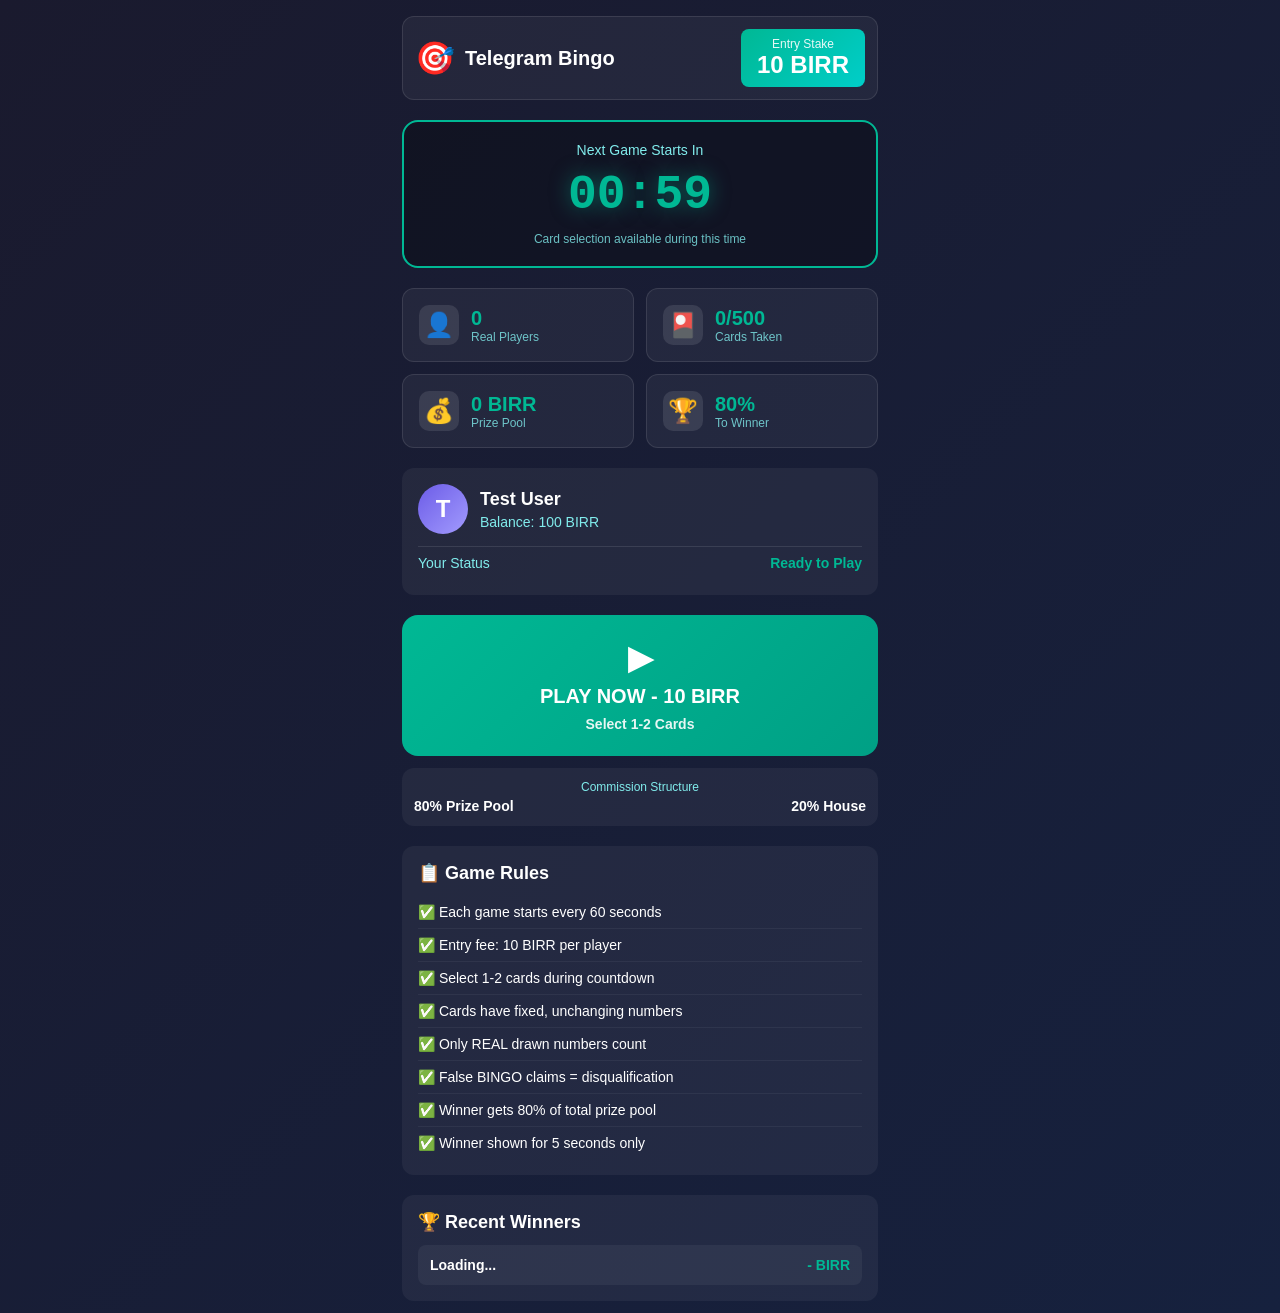
==== index.html @ dc998b2a "Add files via upload" ====
<!DOCTYPE html>
<html lang="en">
<head>
    <meta charset="UTF-8">
    <meta name="viewport" content="width=device-width, initial-scale=1.0, maximum-scale=1.0, user-scalable=no">
    <title>Telegram Bingo - 10 BIRR Stake</title>
    <link rel="stylesheet" href="css/style.css">
    <link rel="stylesheet" href="css/mobile.css">
    <link rel="stylesheet" href="css/animations.css">
    <script src="https://telegram.org/js/telegram-web-app.js"></script>
</head>
<body class="lobby-page">
    <div class="lobby-container">
        <!-- Game Header -->
        <div class="game-header">
            <div class="logo">
                <div class="logo-icon">🎯</div>
                <h1>Telegram Bingo</h1>
            </div>
            <div class="stake-display">
                <div class="stake-label">Entry Stake</div>
                <div class="stake-amount">10 BIRR</div>
            </div>
        </div>

        <!-- Game Timer -->
        <div class="game-timer-section">
            <div class="timer-label">Next Game Starts In</div>
            <div class="timer-display" id="gameTimer">01:00</div>
            <div class="timer-subtext">Card selection available during this time</div>
        </div>

        <!-- Real-Time Stats -->
        <div class="stats-grid">
            <div class="stat-card">
                <div class="stat-icon">👤</div>
                <div class="stat-content">
                    <div class="stat-value" id="realPlayers">0</div>
                    <div class="stat-label">Real Players</div>
                </div>
            </div>
            <div class="stat-card">
                <div class="stat-icon">🎴</div>
                <div class="stat-content">
                    <div class="stat-value" id="cardsTaken">0/500</div>
                    <div class="stat-label">Cards Taken</div>
                </div>
            </div>
            <div class="stat-card">
                <div class="stat-icon">💰</div>
                <div class="stat-content">
                    <div class="stat-value" id="prizePool">0 BIRR</div>
                    <div class="stat-label">Prize Pool</div>
                </div>
            </div>
            <div class="stat-card">
                <div class="stat-icon">🏆</div>
                <div class="stat-content">
                    <div class="stat-value">80%</div>
                    <div class="stat-label">To Winner</div>
                </div>
            </div>
        </div>

        <!-- Player Info -->
        <div class="player-section">
            <div class="player-card">
                <div class="player-avatar" id="playerAvatar">T</div>
                <div class="player-info">
                    <div class="player-name" id="playerName">Telegram User</div>
                    <div class="player-balance">Balance: <span id="playerBalance">100</span> BIRR</div>
                </div>
            </div>
            <div class="player-status">
                <div class="status-label">Your Status</div>
                <div class="status-value" id="playerStatus">Ready to Play</div>
            </div>
        </div>

        <!-- Main Action Button -->
        <div class="action-section">
            <button class="play-button" id="playButton">
                <span class="play-icon">▶</span>
                <span class="play-text">PLAY NOW - 10 BIRR</span>
                <span class="play-subtext">Select 1-2 Cards</span>
            </button>
            
            <div class="commission-notice">
                <div class="commission-label">Commission Structure</div>
                <div class="commission-breakdown">
                    <span>80% Prize Pool</span>
                    <span>20% House</span>
                </div>
            </div>
        </div>

        <!-- Game Rules -->
        <div class="rules-section">
            <h3>📋 Game Rules</h3>
            <ul class="rules-list">
                <li>✅ Each game starts every 60 seconds</li>
                <li>✅ Entry fee: 10 BIRR per player</li>
                <li>✅ Select 1-2 cards during countdown</li>
                <li>✅ Cards have fixed, unchanging numbers</li>
                <li>✅ Only REAL drawn numbers count</li>
                <li>✅ False BINGO claims = disqualification</li>
                <li>✅ Winner gets 80% of total prize pool</li>
                <li>✅ Winner shown for 5 seconds only</li>
            </ul>
        </div>

        <!-- Recent Winners -->
        <div class="winners-section">
            <h3>🏆 Recent Winners</h3>
            <div class="winners-list" id="winnersList">
                <div class="winner-item">
                    <span class="winner-name">Loading...</span>
                    <span class="winner-prize">- BIRR</span>
                </div>
            </div>
        </div>
    </div>

    <!-- Scripts -->
    <script src="js/telegram.js"></script>
    <script src="js/app.js"></script>
    <script src="js/game-logic.js"></script>
</body>
</html>
---- css/style.css ----
/* Reset & Base */
* {
    margin: 0;
    padding: 0;
    box-sizing: border-box;
    -webkit-tap-highlight-color: transparent;
}

body {
    font-family: -apple-system, BlinkMacSystemFont, 'Segoe UI', Roboto, Oxygen, Ubuntu, sans-serif;
    background: linear-gradient(135deg, #1a1a2e 0%, #16213e 100%);
    color: #fff;
    min-height: 100vh;
    overflow-x: hidden;
}

/* Lobby Page */
.lobby-page {
    padding: 16px;
    max-width: 500px;
    margin: 0 auto;
}

.lobby-container {
    display: flex;
    flex-direction: column;
    gap: 20px;
}

.game-header {
    display: flex;
    justify-content: space-between;
    align-items: center;
    padding: 12px;
    background: rgba(255, 255, 255, 0.05);
    border-radius: 12px;
    border: 1px solid rgba(255, 255, 255, 0.1);
}

.logo {
    display: flex;
    align-items: center;
    gap: 10px;
}

.logo-icon {
    font-size: 32px;
}

h1 {
    font-size: 20px;
    font-weight: 700;
}

.stake-display {
    text-align: center;
    padding: 8px 16px;
    background: linear-gradient(135deg, #00b894, #00cec9);
    border-radius: 8px;
}

.stake-label {
    font-size: 12px;
    opacity: 0.9;
}

.stake-amount {
    font-size: 24px;
    font-weight: 700;
}

/* Timer Section */
.game-timer-section {
    text-align: center;
    padding: 20px;
    background: rgba(0, 0, 0, 0.3);
    border-radius: 16px;
    border: 2px solid #00b894;
}

.timer-label {
    font-size: 14px;
    color: #81ecec;
    margin-bottom: 8px;
}

.timer-display {
    font-size: 48px;
    font-weight: 700;
    font-family: 'Courier New', monospace;
    color: #00b894;
    text-shadow: 0 0 20px rgba(0, 184, 148, 0.5);
    margin: 10px 0;
}

.timer-subtext {
    font-size: 12px;
    color: #81ecec;
    opacity: 0.8;
}

/* Stats Grid */
.stats-grid {
    display: grid;
    grid-template-columns: repeat(2, 1fr);
    gap: 12px;
}

.stat-card {
    background: rgba(255, 255, 255, 0.05);
    border-radius: 12px;
    padding: 16px;
    display: flex;
    align-items: center;
    gap: 12px;
    border: 1px solid rgba(255, 255, 255, 0.1);
}

.stat-icon {
    font-size: 24px;
    width: 40px;
    height: 40px;
    background: rgba(255, 255, 255, 0.1);
    border-radius: 10px;
    display: flex;
    align-items: center;
    justify-content: center;
}

.stat-content {
    flex: 1;
}

.stat-value {
    font-size: 20px;
    font-weight: 700;
    color: #00b894;
}

.stat-label {
    font-size: 12px;
    color: #81ecec;
    opacity: 0.8;
}

/* Player Section */
.player-section {
    background: rgba(255, 255, 255, 0.05);
    border-radius: 12px;
    padding: 16px;
}

.player-card {
    display: flex;
    align-items: center;
    gap: 12px;
    margin-bottom: 12px;
}

.player-avatar {
    width: 50px;
    height: 50px;
    background: linear-gradient(135deg, #6c5ce7, #a29bfe);
    border-radius: 25px;
    display: flex;
    align-items: center;
    justify-content: center;
    font-size: 24px;
    font-weight: 700;
}

.player-info {
    flex: 1;
}

.player-name {
    font-size: 18px;
    font-weight: 600;
    margin-bottom: 4px;
}

.player-balance {
    font-size: 14px;
    color: #81ecec;
}

.player-status {
    display: flex;
    justify-content: space-between;
    padding: 8px 0;
    border-top: 1px solid rgba(255, 255, 255, 0.1);
}

.status-label {
    font-size: 14px;
    color: #81ecec;
}

.status-value {
    font-size: 14px;
    font-weight: 600;
    color: #00b894;
}

/* Action Section */
.action-section {
    text-align: center;
}

.play-button {
    width: 100%;
    padding: 24px 16px;
    background: linear-gradient(135deg, #00b894, #00a085);
    border: none;
    border-radius: 16px;
    color: white;
    font-size: 20px;
    font-weight: 700;
    display: flex;
    flex-direction: column;
    align-items: center;
    gap: 8px;
    cursor: pointer;
    transition: transform 0.2s, box-shadow 0.2s;
    margin-bottom: 12px;
}

.play-button:active {
    transform: scale(0.98);
}

.play-icon {
    font-size: 32px;
}

.play-subtext {
    font-size: 14px;
    opacity: 0.9;
}

.commission-notice {
    background: rgba(255, 255, 255, 0.05);
    border-radius: 12px;
    padding: 12px;
    font-size: 12px;
}

.commission-label {
    color: #81ecec;
    margin-bottom: 4px;
}

.commission-breakdown {
    display: flex;
    justify-content: space-between;
    font-size: 14px;
    font-weight: 600;
}

/* Rules & Winners Sections */
.rules-section, .winners-section {
    background: rgba(255, 255, 255, 0.05);
    border-radius: 12px;
    padding: 16px;
}

h3 {
    font-size: 18px;
    margin-bottom: 12px;
    display: flex;
    align-items: center;
    gap: 8px;
}

.rules-list {
    list-style: none;
}

.rules-list li {
    font-size: 14px;
    padding: 8px 0;
    border-bottom: 1px solid rgba(255, 255, 255, 0.05);
    display: flex;
    align-items: center;
    gap: 8px;
}

.rules-list li:last-child {
    border-bottom: none;
}

.winners-list {
    display: flex;
    flex-direction: column;
    gap: 8px;
}

.winner-item {
    display: flex;
    justify-content: space-between;
    padding: 12px;
    background: rgba(255, 255, 255, 0.05);
    border-radius: 8px;
    font-size: 14px;
}

.winner-name {
    font-weight: 600;
}

.winner-prize {
    color: #00b894;
    font-weight: 700;
}
---- css/mobile.css ----
/* Mobile-specific optimizations */
@media (max-width: 480px) {
    body {
        font-size: 14px;
    }
    
    .lobby-page {
        padding: 12px;
    }
    
    h1 {
        font-size: 18px;
    }
    
    .timer-display {
        font-size: 36px;
    }
    
    .stat-card {
        padding: 12px;
    }
    
    .stat-value {
        font-size: 18px;
    }
    
    .play-button {
        padding: 20px 12px;
        font-size: 18px;
    }
    
    .player-avatar {
        width: 45px;
        height: 45px;
        font-size: 20px;
    }
    
    .player-name {
        font-size: 16px;
    }
    
    .rules-list li {
        font-size: 13px;
        padding: 6px 0;
    }
    
    .winner-item {
        font-size: 13px;
        padding: 10px;
    }
}

/* Prevent zoom on input */
input, select, textarea {
    font-size: 16px !important;
}

/* Better touch targets */
button, 
[role="button"] {
    min-height: 44px;
    min-width: 44px;
}

/* Hide scrollbar but keep functionality */
.scrollable {
    -webkit-overflow-scrolling: touch;
    scrollbar-width: none;
}

.scrollable::-webkit-scrollbar {
    display: none;
}

/* Safe area insets for notched phones */
@supports (padding: max(0px)) {
    .lobby-page {
        padding-left: max(12px, env(safe-area-inset-left));
        padding-right: max(12px, env(safe-area-inset-right));
        padding-bottom: max(12px, env(safe-area-inset-bottom));
    }
}
---- css/animations.css ----
/* Animations */
@keyframes fadeIn {
    from { opacity: 0; transform: translateY(20px); }
    to { opacity: 1; transform: translateY(0); }
}

@keyframes slideIn {
    from { transform: translateX(-100%); }
    to { transform: translateX(0); }
}

@keyframes pulse {
    0%, 100% { transform: scale(1); }
    50% { transform: scale(1.05); }
}

@keyframes shake {
    0%, 100% { transform: translateX(0); }
    25% { transform: translateX(-5px); }
    75% { transform: translateX(5px); }
}

@keyframes blink {
    0%, 100% { opacity: 1; }
    50% { opacity: 0.5; }
}

@keyframes confettiFall {
    0% { transform: translateY(-100px) rotate(0deg); opacity: 1; }
    100% { transform: translateY(100vh) rotate(360deg); opacity: 0; }
}

/* Animation Classes */
.animate-fade-in {
    animation: fadeIn 0.5s ease-out;
}

.animate-slide-in {
    animation: slideIn 0.3s ease-out;
}

.animate-pulse {
    animation: pulse 2s infinite;
}

.animate-shake {
    animation: shake 0.5s ease-in-out;
}

.animate-blink {
    animation: blink 1s infinite;
}

/* Page Transitions */
.page-transition-enter {
    opacity: 0;
    transform: translateY(20px);
}

.page-transition-enter-active {
    opacity: 1;
    transform: translateY(0);
    transition: opacity 300ms, transform 300ms;
}

.page-transition-exit {
    opacity: 1;
}

.page-transition-exit-active {
    opacity: 0;
    transform: translateY(-20px);
    transition: opacity 300ms, transform 300ms;
}
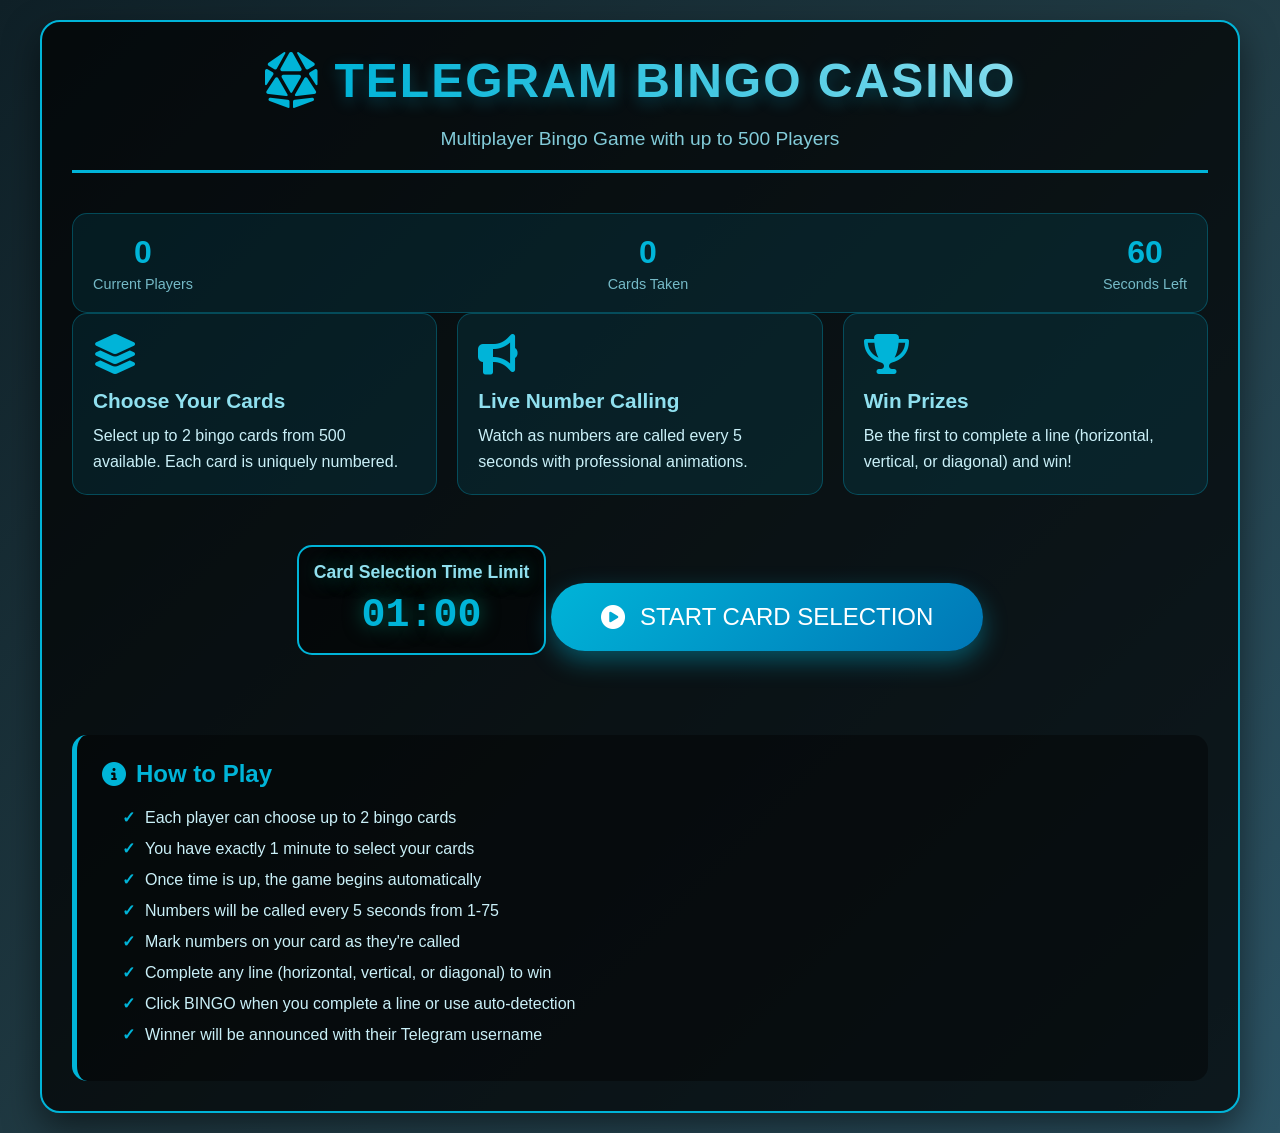
==== commit f5e8fe79: "Add files via upload" ====
--- a/index.html
+++ b/index.html
@@ -2,128 +2,445 @@
 <html lang="en">
 <head>
     <meta charset="UTF-8">
-    <meta name="viewport" content="width=device-width, initial-scale=1.0, maximum-scale=1.0, user-scalable=no">
-    <title>Telegram Bingo - 10 BIRR Stake</title>
+    <meta name="viewport" content="width=device-width, initial-scale=1.0">
+    <title>Telegram Bingo Casino</title>
+    <link rel="stylesheet" href="https://cdnjs.cloudflare.com/ajax/libs/font-awesome/6.4.0/css/all.min.css">
     <link rel="stylesheet" href="css/style.css">
-    <link rel="stylesheet" href="css/mobile.css">
     <link rel="stylesheet" href="css/animations.css">
     <script src="https://telegram.org/js/telegram-web-app.js"></script>
+    <style>
+        * {
+            margin: 0;
+            padding: 0;
+            box-sizing: border-box;
+            font-family: 'Segoe UI', Tahoma, Geneva, Verdana, sans-serif;
+        }
+
+        body {
+            background: linear-gradient(135deg, #0f2027 0%, #203a43 50%, #2c5364 100%);
+            color: #fff;
+            min-height: 100vh;
+            display: flex;
+            flex-direction: column;
+            align-items: center;
+            justify-content: center;
+            padding: 20px;
+        }
+
+        .app-container {
+            max-width: 1200px;
+            width: 100%;
+            background: rgba(0, 0, 0, 0.7);
+            border-radius: 20px;
+            padding: 30px;
+            box-shadow: 0 15px 35px rgba(0, 0, 0, 0.5);
+            border: 2px solid #00b4d8;
+            animation: fadeIn 1s ease-out;
+        }
+
+        .header {
+            text-align: center;
+            margin-bottom: 40px;
+            padding-bottom: 20px;
+            border-bottom: 3px solid #00b4d8;
+        }
+
+        .logo {
+            display: flex;
+            align-items: center;
+            justify-content: center;
+            gap: 15px;
+            margin-bottom: 20px;
+        }
+
+        .logo-icon {
+            font-size: 3.5rem;
+            color: #00b4d8;
+            animation: pulse 2s infinite;
+        }
+
+        h1 {
+            font-size: 3rem;
+            background: linear-gradient(90deg, #00b4d8, #90e0ef);
+            -webkit-background-clip: text;
+            background-clip: text;
+            color: transparent;
+            text-shadow: 0 5px 15px rgba(0, 180, 216, 0.3);
+            letter-spacing: 2px;
+        }
+
+        .subtitle {
+            font-size: 1.2rem;
+            color: #90e0ef;
+            margin-top: 10px;
+            opacity: 0.9;
+        }
+
+        .game-info {
+            display: grid;
+            grid-template-columns: repeat(auto-fit, minmax(250px, 1fr));
+            gap: 20px;
+            margin-bottom: 40px;
+        }
+
+        .info-card {
+            background: rgba(0, 180, 216, 0.1);
+            border-radius: 15px;
+            padding: 20px;
+            border: 1px solid rgba(0, 180, 216, 0.3);
+            transition: transform 0.3s ease;
+        }
+
+        .info-card:hover {
+            transform: translateY(-5px);
+            border-color: #00b4d8;
+        }
+
+        .info-card i {
+            font-size: 2.5rem;
+            color: #00b4d8;
+            margin-bottom: 15px;
+        }
+
+        .info-card h3 {
+            color: #90e0ef;
+            margin-bottom: 10px;
+            font-size: 1.3rem;
+        }
+
+        .info-card p {
+            color: #caf0f8;
+            line-height: 1.6;
+        }
+
+        .start-section {
+            text-align: center;
+            margin-top: 40px;
+        }
+
+        .timer-display {
+            background: rgba(0, 0, 0, 0.5);
+            border-radius: 15px;
+            padding: 15px;
+            margin-bottom: 30px;
+            display: inline-block;
+            border: 2px solid #00b4d8;
+        }
+
+        .timer-label {
+            color: #90e0ef;
+            font-size: 1.1rem;
+            margin-bottom: 10px;
+        }
+
+        .timer {
+            font-size: 2.5rem;
+            font-weight: bold;
+            color: #00b4d8;
+            font-family: 'Courier New', monospace;
+        }
+
+        .btn-start {
+            background: linear-gradient(135deg, #00b4d8, #0077b6);
+            color: white;
+            border: none;
+            padding: 20px 50px;
+            font-size: 1.5rem;
+            border-radius: 50px;
+            cursor: pointer;
+            transition: all 0.3s ease;
+            display: inline-flex;
+            align-items: center;
+            gap: 15px;
+            box-shadow: 0 10px 25px rgba(0, 180, 216, 0.4);
+            animation: bounce 2s infinite;
+        }
+
+        .btn-start:hover {
+            transform: scale(1.05);
+            box-shadow: 0 15px 30px rgba(0, 180, 216, 0.6);
+            background: linear-gradient(135deg, #0096c7, #005f8a);
+        }
+
+        .rules {
+            margin-top: 50px;
+            background: rgba(0, 0, 0, 0.4);
+            border-radius: 15px;
+            padding: 25px;
+            border-left: 5px solid #00b4d8;
+        }
+
+        .rules h2 {
+            color: #00b4d8;
+            margin-bottom: 20px;
+            display: flex;
+            align-items: center;
+            gap: 10px;
+        }
+
+        .rules ul {
+            list-style: none;
+            padding-left: 20px;
+        }
+
+        .rules li {
+            margin-bottom: 12px;
+            color: #caf0f8;
+            display: flex;
+            align-items: center;
+            gap: 10px;
+        }
+
+        .rules li:before {
+            content: "✓";
+            color: #00b4d8;
+            font-weight: bold;
+        }
+
+        .player-stats {
+            display: flex;
+            justify-content: space-between;
+            background: rgba(0, 180, 216, 0.1);
+            border-radius: 15px;
+            padding: 20px;
+            margin-top: 30px;
+            border: 1px solid rgba(0, 180, 216, 0.3);
+        }
+
+        .stat {
+            text-align: center;
+        }
+
+        .stat-value {
+            font-size: 2rem;
+            color: #00b4d8;
+            font-weight: bold;
+        }
+
+        .stat-label {
+            color: #90e0ef;
+            font-size: 0.9rem;
+            margin-top: 5px;
+        }
+
+        @keyframes fadeIn {
+            from { opacity: 0; transform: translateY(20px); }
+            to { opacity: 1; transform: translateY(0); }
+        }
+
+        @keyframes pulse {
+            0%, 100% { transform: scale(1); }
+            50% { transform: scale(1.1); }
+        }
+
+        @keyframes bounce {
+            0%, 100% { transform: translateY(0); }
+            50% { transform: translateY(-10px); }
+        }
+
+        @media (max-width: 768px) {
+            .app-container {
+                padding: 20px;
+            }
+            
+            h1 {
+                font-size: 2.2rem;
+            }
+            
+            .game-info {
+                grid-template-columns: 1fr;
+            }
+            
+            .btn-start {
+                padding: 15px 30px;
+                font-size: 1.2rem;
+            }
+        }
+    </style>
 </head>
-<body class="lobby-page">
-    <div class="lobby-container">
-        <!-- Game Header -->
-        <div class="game-header">
+<body>
+    <div class="app-container">
+        <div class="header">
             <div class="logo">
-                <div class="logo-icon">🎯</div>
-                <h1>Telegram Bingo</h1>
-            </div>
-            <div class="stake-display">
-                <div class="stake-label">Entry Stake</div>
-                <div class="stake-amount">10 BIRR</div>
-            </div>
+                <i class="fas fa-dice-d20 logo-icon"></i>
+                <h1>TELEGRAM BINGO CASINO</h1>
+            </div>
+            <p class="subtitle">Multiplayer Bingo Game with up to 500 Players</p>
         </div>
 
-        <!-- Game Timer -->
-        <div class="game-timer-section">
-            <div class="timer-label">Next Game Starts In</div>
-            <div class="timer-display" id="gameTimer">01:00</div>
-            <div class="timer-subtext">Card selection available during this time</div>
+        <div class="player-stats">
+            <div class="stat">
+                <div class="stat-value" id="currentPlayers">0</div>
+                <div class="stat-label">Current Players</div>
+            </div>
+            <div class="stat">
+                <div class="stat-value" id="cardsTaken">0</div>
+                <div class="stat-label">Cards Taken</div>
+            </div>
+            <div class="stat">
+                <div class="stat-value" id="timeLeft">60</div>
+                <div class="stat-label">Seconds Left</div>
+            </div>
         </div>
 
-        <!-- Real-Time Stats -->
-        <div class="stats-grid">
-            <div class="stat-card">
-                <div class="stat-icon">👤</div>
-                <div class="stat-content">
-                    <div class="stat-value" id="realPlayers">0</div>
-                    <div class="stat-label">Real Players</div>
-                </div>
-            </div>
-            <div class="stat-card">
-                <div class="stat-icon">🎴</div>
-                <div class="stat-content">
-                    <div class="stat-value" id="cardsTaken">0/500</div>
-                    <div class="stat-label">Cards Taken</div>
-                </div>
-            </div>
-            <div class="stat-card">
-                <div class="stat-icon">💰</div>
-                <div class="stat-content">
-                    <div class="stat-value" id="prizePool">0 BIRR</div>
-                    <div class="stat-label">Prize Pool</div>
-                </div>
-            </div>
-            <div class="stat-card">
-                <div class="stat-icon">🏆</div>
-                <div class="stat-content">
-                    <div class="stat-value">80%</div>
-                    <div class="stat-label">To Winner</div>
-                </div>
+        <div class="game-info">
+            <div class="info-card">
+                <i class="fas fa-layer-group"></i>
+                <h3>Choose Your Cards</h3>
+                <p>Select up to 2 bingo cards from 500 available. Each card is uniquely numbered.</p>
+            </div>
+            <div class="info-card">
+                <i class="fas fa-bullhorn"></i>
+                <h3>Live Number Calling</h3>
+                <p>Watch as numbers are called every 5 seconds with professional animations.</p>
+            </div>
+            <div class="info-card">
+                <i class="fas fa-trophy"></i>
+                <h3>Win Prizes</h3>
+                <p>Be the first to complete a line (horizontal, vertical, or diagonal) and win!</p>
             </div>
         </div>
 
-        <!-- Player Info -->
-        <div class="player-section">
-            <div class="player-card">
-                <div class="player-avatar" id="playerAvatar">T</div>
-                <div class="player-info">
-                    <div class="player-name" id="playerName">Telegram User</div>
-                    <div class="player-balance">Balance: <span id="playerBalance">100</span> BIRR</div>
-                </div>
-            </div>
-            <div class="player-status">
-                <div class="status-label">Your Status</div>
-                <div class="status-value" id="playerStatus">Ready to Play</div>
-            </div>
+        <div class="start-section">
+            <div class="timer-display">
+                <div class="timer-label">Card Selection Time Limit</div>
+                <div class="timer" id="mainTimer">01:00</div>
+            </div>
+            
+            <button class="btn-start" id="startGameBtn">
+                <i class="fas fa-play-circle"></i>
+                START CARD SELECTION
+            </button>
         </div>
 
-        <!-- Main Action Button -->
-        <div class="action-section">
-            <button class="play-button" id="playButton">
-                <span class="play-icon">▶</span>
-                <span class="play-text">PLAY NOW - 10 BIRR</span>
-                <span class="play-subtext">Select 1-2 Cards</span>
-            </button>
-            
-            <div class="commission-notice">
-                <div class="commission-label">Commission Structure</div>
-                <div class="commission-breakdown">
-                    <span>80% Prize Pool</span>
-                    <span>20% House</span>
-                </div>
-            </div>
-        </div>
-
-        <!-- Game Rules -->
-        <div class="rules-section">
-            <h3>📋 Game Rules</h3>
-            <ul class="rules-list">
-                <li>✅ Each game starts every 60 seconds</li>
-                <li>✅ Entry fee: 10 BIRR per player</li>
-                <li>✅ Select 1-2 cards during countdown</li>
-                <li>✅ Cards have fixed, unchanging numbers</li>
-                <li>✅ Only REAL drawn numbers count</li>
-                <li>✅ False BINGO claims = disqualification</li>
-                <li>✅ Winner gets 80% of total prize pool</li>
-                <li>✅ Winner shown for 5 seconds only</li>
+        <div class="rules">
+            <h2><i class="fas fa-info-circle"></i> How to Play</h2>
+            <ul>
+                <li>Each player can choose up to 2 bingo cards</li>
+                <li>You have exactly 1 minute to select your cards</li>
+                <li>Once time is up, the game begins automatically</li>
+                <li>Numbers will be called every 5 seconds from 1-75</li>
+                <li>Mark numbers on your card as they're called</li>
+                <li>Complete any line (horizontal, vertical, or diagonal) to win</li>
+                <li>Click BINGO when you complete a line or use auto-detection</li>
+                <li>Winner will be announced with their Telegram username</li>
             </ul>
         </div>
-
-        <!-- Recent Winners -->
-        <div class="winners-section">
-            <h3>🏆 Recent Winners</h3>
-            <div class="winners-list" id="winnersList">
-                <div class="winner-item">
-                    <span class="winner-name">Loading...</span>
-                    <span class="winner-prize">- BIRR</span>
-                </div>
-            </div>
-        </div>
     </div>
 
-    <!-- Scripts -->
-    <script src="js/telegram.js"></script>
-    <script src="js/app.js"></script>
-    <script src="js/game-logic.js"></script>
+    <script>
+        // Telegram Web App initialization
+        const tg = window.Telegram.WebApp;
+        
+        // Initialize Telegram Web App
+        tg.expand();
+        tg.enableClosingConfirmation();
+        
+        // Game state
+        const gameState = {
+            currentPlayers: 0,
+            cardsTaken: 0,
+            totalCards: 500,
+            selectionTime: 60, // 1 minute in seconds
+            timerInterval: null,
+            isSelectionActive: false
+        };
+
+        // DOM elements
+        const currentPlayersEl = document.getElementById('currentPlayers');
+        const cardsTakenEl = document.getElementById('cardsTaken');
+        const timeLeftEl = document.getElementById('timeLeft');
+        const mainTimerEl = document.getElementById('mainTimer');
+        const startGameBtn = document.getElementById('startGameBtn');
+
+        // Initialize with random player count (simulating live data)
+        function initializeGame() {
+            // Simulate random player count between 50-200
+            gameState.currentPlayers = Math.floor(Math.random() * 150) + 50;
+            currentPlayersEl.textContent = gameState.currentPlayers;
+            
+            // Simulate some cards already taken
+            gameState.cardsTaken = Math.floor(Math.random() * 100);
+            cardsTakenEl.textContent = gameState.cardsTaken;
+            
+            // Update timer display
+            updateTimerDisplay();
+        }
+
+        // Update timer display
+        function updateTimerDisplay() {
+            const minutes = Math.floor(gameState.selectionTime / 60);
+            const seconds = gameState.selectionTime % 60;
+            mainTimerEl.textContent = `${minutes.toString().padStart(2, '0')}:${seconds.toString().padStart(2, '0')}`;
+            timeLeftEl.textContent = gameState.selectionTime;
+        }
+
+        // Start the selection timer
+        function startSelectionTimer() {
+            if (gameState.timerInterval) {
+                clearInterval(gameState.timerInterval);
+            }
+            
+            gameState.isSelectionActive = true;
+            gameState.selectionTime = 60;
+            updateTimerDisplay();
+            
+            gameState.timerInterval = setInterval(() => {
+                gameState.selectionTime--;
+                updateTimerDisplay();
+                
+                if (gameState.selectionTime <= 0) {
+                    clearInterval(gameState.timerInterval);
+                    startGame();
+                }
+            }, 1000);
+        }
+
+        // Start the game (redirect to card selection)
+        function startGame() {
+            // Show loading animation
+            startGameBtn.innerHTML = '<i class="fas fa-spinner fa-spin"></i> LOADING...';
+            startGameBtn.disabled = true;
+            
+            // Simulate loading delay
+            setTimeout(() => {
+                // Redirect to card selection page
+                window.location.href = 'choose-cards.html';
+            }, 1500);
+        }
+
+        // Event listeners
+        startGameBtn.addEventListener('click', () => {
+            // Start selection timer
+            startSelectionTimer();
+            
+            // Update button
+            startGameBtn.innerHTML = '<i class="fas fa-hourglass-start"></i> SELECTION STARTED';
+            startGameBtn.style.background = 'linear-gradient(135deg, #ff9e00, #ff7700)';
+            startGameBtn.disabled = true;
+            
+            // Simulate player joining
+            gameState.currentPlayers++;
+            currentPlayersEl.textContent = gameState.currentPlayers;
+            
+            // Send data to Telegram bot (simulated)
+            if (tg.initDataUnsafe && tg.initDataUnsafe.user) {
+                console.log('Telegram User:', tg.initDataUnsafe.user);
+                // Here you would send this data to your backend
+            }
+        });
+
+        // Initialize game when page loads
+        document.addEventListener('DOMContentLoaded', initializeGame);
+
+        // Handle page visibility change (for timer accuracy)
+        document.addEventListener('visibilitychange', () => {
+            if (document.hidden) {
+                console.log('Page is hidden');
+            } else {
+                console.log('Page is visible');
+            }
+        });
+    </script>
 </body>
 </html>
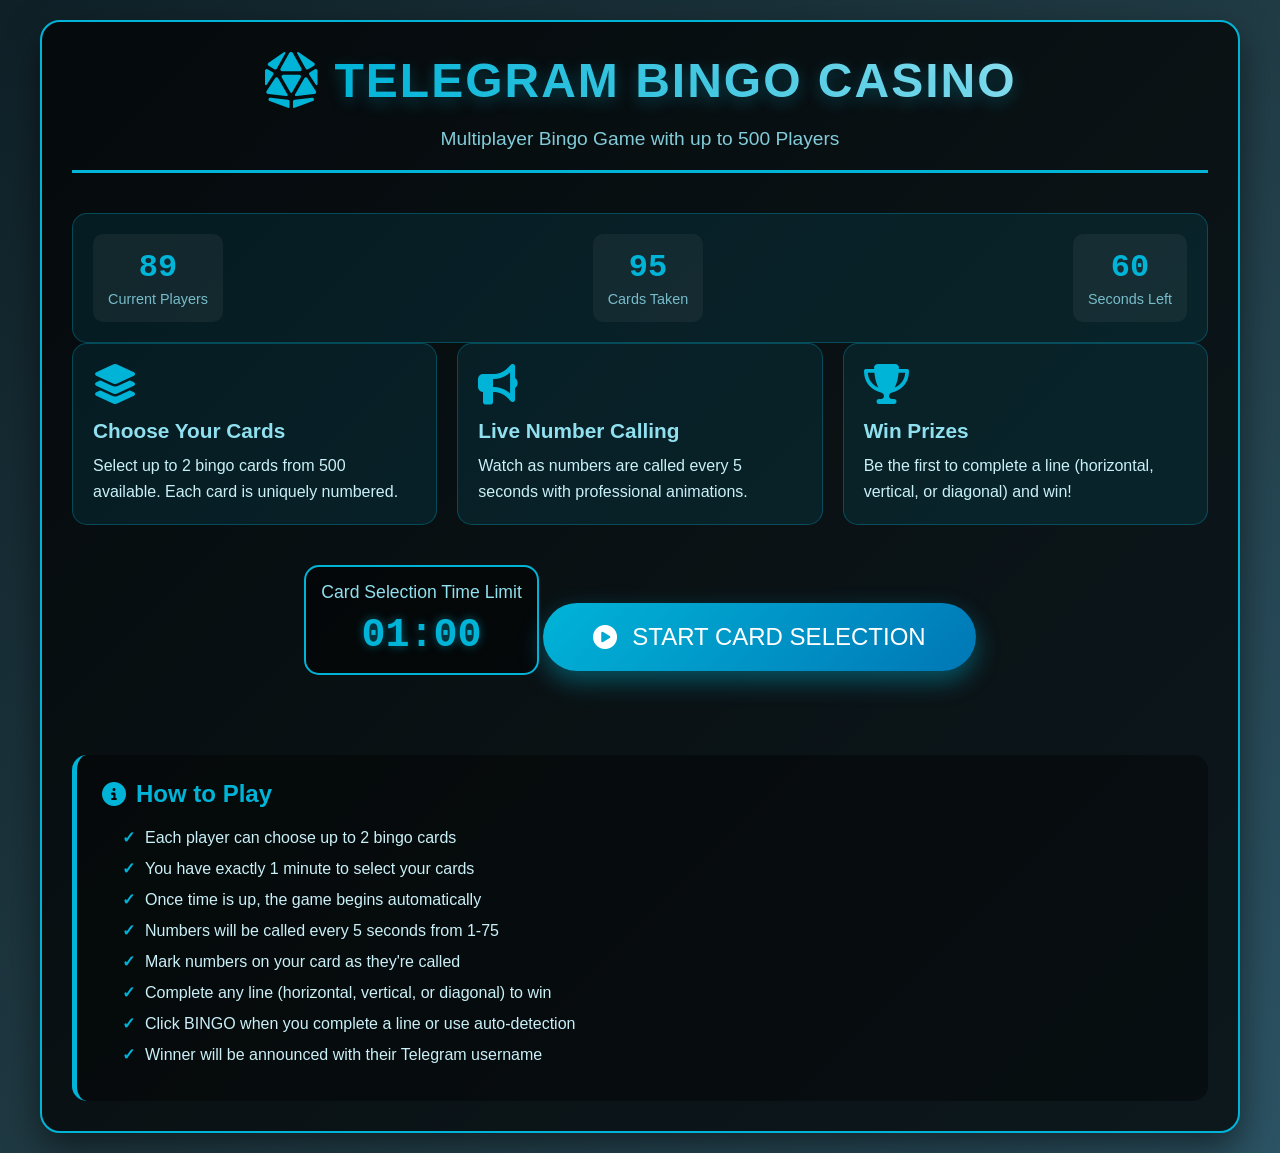
==== commit 6cb1a24a: "Add files via upload" ====
--- a/index.html
+++ b/index.html
@@ -7,258 +7,10 @@
     <link rel="stylesheet" href="https://cdnjs.cloudflare.com/ajax/libs/font-awesome/6.4.0/css/all.min.css">
     <link rel="stylesheet" href="css/style.css">
     <link rel="stylesheet" href="css/animations.css">
+    <link rel="stylesheet" href="css/index.css">
     <script src="https://telegram.org/js/telegram-web-app.js"></script>
-    <style>
-        * {
-            margin: 0;
-            padding: 0;
-            box-sizing: border-box;
-            font-family: 'Segoe UI', Tahoma, Geneva, Verdana, sans-serif;
-        }
-
-        body {
-            background: linear-gradient(135deg, #0f2027 0%, #203a43 50%, #2c5364 100%);
-            color: #fff;
-            min-height: 100vh;
-            display: flex;
-            flex-direction: column;
-            align-items: center;
-            justify-content: center;
-            padding: 20px;
-        }
-
-        .app-container {
-            max-width: 1200px;
-            width: 100%;
-            background: rgba(0, 0, 0, 0.7);
-            border-radius: 20px;
-            padding: 30px;
-            box-shadow: 0 15px 35px rgba(0, 0, 0, 0.5);
-            border: 2px solid #00b4d8;
-            animation: fadeIn 1s ease-out;
-        }
-
-        .header {
-            text-align: center;
-            margin-bottom: 40px;
-            padding-bottom: 20px;
-            border-bottom: 3px solid #00b4d8;
-        }
-
-        .logo {
-            display: flex;
-            align-items: center;
-            justify-content: center;
-            gap: 15px;
-            margin-bottom: 20px;
-        }
-
-        .logo-icon {
-            font-size: 3.5rem;
-            color: #00b4d8;
-            animation: pulse 2s infinite;
-        }
-
-        h1 {
-            font-size: 3rem;
-            background: linear-gradient(90deg, #00b4d8, #90e0ef);
-            -webkit-background-clip: text;
-            background-clip: text;
-            color: transparent;
-            text-shadow: 0 5px 15px rgba(0, 180, 216, 0.3);
-            letter-spacing: 2px;
-        }
-
-        .subtitle {
-            font-size: 1.2rem;
-            color: #90e0ef;
-            margin-top: 10px;
-            opacity: 0.9;
-        }
-
-        .game-info {
-            display: grid;
-            grid-template-columns: repeat(auto-fit, minmax(250px, 1fr));
-            gap: 20px;
-            margin-bottom: 40px;
-        }
-
-        .info-card {
-            background: rgba(0, 180, 216, 0.1);
-            border-radius: 15px;
-            padding: 20px;
-            border: 1px solid rgba(0, 180, 216, 0.3);
-            transition: transform 0.3s ease;
-        }
-
-        .info-card:hover {
-            transform: translateY(-5px);
-            border-color: #00b4d8;
-        }
-
-        .info-card i {
-            font-size: 2.5rem;
-            color: #00b4d8;
-            margin-bottom: 15px;
-        }
-
-        .info-card h3 {
-            color: #90e0ef;
-            margin-bottom: 10px;
-            font-size: 1.3rem;
-        }
-
-        .info-card p {
-            color: #caf0f8;
-            line-height: 1.6;
-        }
-
-        .start-section {
-            text-align: center;
-            margin-top: 40px;
-        }
-
-        .timer-display {
-            background: rgba(0, 0, 0, 0.5);
-            border-radius: 15px;
-            padding: 15px;
-            margin-bottom: 30px;
-            display: inline-block;
-            border: 2px solid #00b4d8;
-        }
-
-        .timer-label {
-            color: #90e0ef;
-            font-size: 1.1rem;
-            margin-bottom: 10px;
-        }
-
-        .timer {
-            font-size: 2.5rem;
-            font-weight: bold;
-            color: #00b4d8;
-            font-family: 'Courier New', monospace;
-        }
-
-        .btn-start {
-            background: linear-gradient(135deg, #00b4d8, #0077b6);
-            color: white;
-            border: none;
-            padding: 20px 50px;
-            font-size: 1.5rem;
-            border-radius: 50px;
-            cursor: pointer;
-            transition: all 0.3s ease;
-            display: inline-flex;
-            align-items: center;
-            gap: 15px;
-            box-shadow: 0 10px 25px rgba(0, 180, 216, 0.4);
-            animation: bounce 2s infinite;
-        }
-
-        .btn-start:hover {
-            transform: scale(1.05);
-            box-shadow: 0 15px 30px rgba(0, 180, 216, 0.6);
-            background: linear-gradient(135deg, #0096c7, #005f8a);
-        }
-
-        .rules {
-            margin-top: 50px;
-            background: rgba(0, 0, 0, 0.4);
-            border-radius: 15px;
-            padding: 25px;
-            border-left: 5px solid #00b4d8;
-        }
-
-        .rules h2 {
-            color: #00b4d8;
-            margin-bottom: 20px;
-            display: flex;
-            align-items: center;
-            gap: 10px;
-        }
-
-        .rules ul {
-            list-style: none;
-            padding-left: 20px;
-        }
-
-        .rules li {
-            margin-bottom: 12px;
-            color: #caf0f8;
-            display: flex;
-            align-items: center;
-            gap: 10px;
-        }
-
-        .rules li:before {
-            content: "✓";
-            color: #00b4d8;
-            font-weight: bold;
-        }
-
-        .player-stats {
-            display: flex;
-            justify-content: space-between;
-            background: rgba(0, 180, 216, 0.1);
-            border-radius: 15px;
-            padding: 20px;
-            margin-top: 30px;
-            border: 1px solid rgba(0, 180, 216, 0.3);
-        }
-
-        .stat {
-            text-align: center;
-        }
-
-        .stat-value {
-            font-size: 2rem;
-            color: #00b4d8;
-            font-weight: bold;
-        }
-
-        .stat-label {
-            color: #90e0ef;
-            font-size: 0.9rem;
-            margin-top: 5px;
-        }
-
-        @keyframes fadeIn {
-            from { opacity: 0; transform: translateY(20px); }
-            to { opacity: 1; transform: translateY(0); }
-        }
-
-        @keyframes pulse {
-            0%, 100% { transform: scale(1); }
-            50% { transform: scale(1.1); }
-        }
-
-        @keyframes bounce {
-            0%, 100% { transform: translateY(0); }
-            50% { transform: translateY(-10px); }
-        }
-
-        @media (max-width: 768px) {
-            .app-container {
-                padding: 20px;
-            }
-            
-            h1 {
-                font-size: 2.2rem;
-            }
-            
-            .game-info {
-                grid-template-columns: 1fr;
-            }
-            
-            .btn-start {
-                padding: 15px 30px;
-                font-size: 1.2rem;
-            }
-        }
-    </style>
 </head>
-<body>
+<body class="index-page">
     <div class="app-container">
         <div class="header">
             <div class="logo">
@@ -269,15 +21,15 @@
         </div>
 
         <div class="player-stats">
-            <div class="stat">
+            <div class="stat-card">
                 <div class="stat-value" id="currentPlayers">0</div>
                 <div class="stat-label">Current Players</div>
             </div>
-            <div class="stat">
+            <div class="stat-card">
                 <div class="stat-value" id="cardsTaken">0</div>
                 <div class="stat-label">Cards Taken</div>
             </div>
-            <div class="stat">
+            <div class="stat-card">
                 <div class="stat-value" id="timeLeft">60</div>
                 <div class="stat-label">Seconds Left</div>
             </div>
@@ -328,119 +80,9 @@
         </div>
     </div>
 
-    <script>
-        // Telegram Web App initialization
-        const tg = window.Telegram.WebApp;
-        
-        // Initialize Telegram Web App
-        tg.expand();
-        tg.enableClosingConfirmation();
-        
-        // Game state
-        const gameState = {
-            currentPlayers: 0,
-            cardsTaken: 0,
-            totalCards: 500,
-            selectionTime: 60, // 1 minute in seconds
-            timerInterval: null,
-            isSelectionActive: false
-        };
-
-        // DOM elements
-        const currentPlayersEl = document.getElementById('currentPlayers');
-        const cardsTakenEl = document.getElementById('cardsTaken');
-        const timeLeftEl = document.getElementById('timeLeft');
-        const mainTimerEl = document.getElementById('mainTimer');
-        const startGameBtn = document.getElementById('startGameBtn');
-
-        // Initialize with random player count (simulating live data)
-        function initializeGame() {
-            // Simulate random player count between 50-200
-            gameState.currentPlayers = Math.floor(Math.random() * 150) + 50;
-            currentPlayersEl.textContent = gameState.currentPlayers;
-            
-            // Simulate some cards already taken
-            gameState.cardsTaken = Math.floor(Math.random() * 100);
-            cardsTakenEl.textContent = gameState.cardsTaken;
-            
-            // Update timer display
-            updateTimerDisplay();
-        }
-
-        // Update timer display
-        function updateTimerDisplay() {
-            const minutes = Math.floor(gameState.selectionTime / 60);
-            const seconds = gameState.selectionTime % 60;
-            mainTimerEl.textContent = `${minutes.toString().padStart(2, '0')}:${seconds.toString().padStart(2, '0')}`;
-            timeLeftEl.textContent = gameState.selectionTime;
-        }
-
-        // Start the selection timer
-        function startSelectionTimer() {
-            if (gameState.timerInterval) {
-                clearInterval(gameState.timerInterval);
-            }
-            
-            gameState.isSelectionActive = true;
-            gameState.selectionTime = 60;
-            updateTimerDisplay();
-            
-            gameState.timerInterval = setInterval(() => {
-                gameState.selectionTime--;
-                updateTimerDisplay();
-                
-                if (gameState.selectionTime <= 0) {
-                    clearInterval(gameState.timerInterval);
-                    startGame();
-                }
-            }, 1000);
-        }
-
-        // Start the game (redirect to card selection)
-        function startGame() {
-            // Show loading animation
-            startGameBtn.innerHTML = '<i class="fas fa-spinner fa-spin"></i> LOADING...';
-            startGameBtn.disabled = true;
-            
-            // Simulate loading delay
-            setTimeout(() => {
-                // Redirect to card selection page
-                window.location.href = 'choose-cards.html';
-            }, 1500);
-        }
-
-        // Event listeners
-        startGameBtn.addEventListener('click', () => {
-            // Start selection timer
-            startSelectionTimer();
-            
-            // Update button
-            startGameBtn.innerHTML = '<i class="fas fa-hourglass-start"></i> SELECTION STARTED';
-            startGameBtn.style.background = 'linear-gradient(135deg, #ff9e00, #ff7700)';
-            startGameBtn.disabled = true;
-            
-            // Simulate player joining
-            gameState.currentPlayers++;
-            currentPlayersEl.textContent = gameState.currentPlayers;
-            
-            // Send data to Telegram bot (simulated)
-            if (tg.initDataUnsafe && tg.initDataUnsafe.user) {
-                console.log('Telegram User:', tg.initDataUnsafe.user);
-                // Here you would send this data to your backend
-            }
-        });
-
-        // Initialize game when page loads
-        document.addEventListener('DOMContentLoaded', initializeGame);
-
-        // Handle page visibility change (for timer accuracy)
-        document.addEventListener('visibilitychange', () => {
-            if (document.hidden) {
-                console.log('Page is hidden');
-            } else {
-                console.log('Page is visible');
-            }
-        });
-    </script>
+    <!-- Scripts -->
+    <script src="js/common.js"></script>
+    <script src="js/telegram-init.js"></script>
+    <script src="js/index.js"></script>
 </body>
 </html>
--- a/css/style.css
+++ b/css/style.css
@@ -1,314 +1,205 @@
-/* Reset & Base */
+/* Reset and base styles */
 * {
     margin: 0;
     padding: 0;
     box-sizing: border-box;
-    -webkit-tap-highlight-color: transparent;
+    font-family: 'Segoe UI', Tahoma, Geneva, Verdana, sans-serif;
 }
 
 body {
-    font-family: -apple-system, BlinkMacSystemFont, 'Segoe UI', Roboto, Oxygen, Ubuntu, sans-serif;
-    background: linear-gradient(135deg, #1a1a2e 0%, #16213e 100%);
     color: #fff;
     min-height: 100vh;
     overflow-x: hidden;
 }
 
-/* Lobby Page */
-.lobby-page {
-    padding: 16px;
-    max-width: 500px;
-    margin: 0 auto;
-}
-
-.lobby-container {
-    display: flex;
-    flex-direction: column;
-    gap: 20px;
-}
-
-.game-header {
-    display: flex;
-    justify-content: space-between;
-    align-items: center;
-    padding: 12px;
-    background: rgba(255, 255, 255, 0.05);
-    border-radius: 12px;
-    border: 1px solid rgba(255, 255, 255, 0.1);
-}
-
-.logo {
-    display: flex;
-    align-items: center;
-    gap: 10px;
-}
-
-.logo-icon {
-    font-size: 32px;
-}
-
-h1 {
-    font-size: 20px;
-    font-weight: 700;
-}
-
-.stake-display {
-    text-align: center;
-    padding: 8px 16px;
-    background: linear-gradient(135deg, #00b894, #00cec9);
-    border-radius: 8px;
-}
-
-.stake-label {
-    font-size: 12px;
-    opacity: 0.9;
-}
-
-.stake-amount {
-    font-size: 24px;
-    font-weight: 700;
-}
-
-/* Timer Section */
-.game-timer-section {
-    text-align: center;
-    padding: 20px;
-    background: rgba(0, 0, 0, 0.3);
-    border-radius: 16px;
-    border: 2px solid #00b894;
-}
-
-.timer-label {
-    font-size: 14px;
-    color: #81ecec;
-    margin-bottom: 8px;
-}
-
-.timer-display {
-    font-size: 48px;
-    font-weight: 700;
-    font-family: 'Courier New', monospace;
-    color: #00b894;
-    text-shadow: 0 0 20px rgba(0, 184, 148, 0.5);
-    margin: 10px 0;
-}
-
-.timer-subtext {
-    font-size: 12px;
-    color: #81ecec;
-    opacity: 0.8;
-}
-
-/* Stats Grid */
-.stats-grid {
-    display: grid;
-    grid-template-columns: repeat(2, 1fr);
-    gap: 12px;
-}
-
-.stat-card {
-    background: rgba(255, 255, 255, 0.05);
-    border-radius: 12px;
-    padding: 16px;
-    display: flex;
-    align-items: center;
-    gap: 12px;
-    border: 1px solid rgba(255, 255, 255, 0.1);
-}
-
-.stat-icon {
-    font-size: 24px;
-    width: 40px;
-    height: 40px;
-    background: rgba(255, 255, 255, 0.1);
+/* Common button styles */
+.btn {
+    padding: 15px 30px;
+    border: none;
     border-radius: 10px;
+    font-size: 1.1rem;
+    font-weight: bold;
+    cursor: pointer;
+    transition: all 0.3s ease;
     display: flex;
     align-items: center;
     justify-content: center;
-}
-
-.stat-content {
-    flex: 1;
-}
-
-.stat-value {
-    font-size: 20px;
-    font-weight: 700;
-    color: #00b894;
-}
-
-.stat-label {
-    font-size: 12px;
-    color: #81ecec;
-    opacity: 0.8;
-}
-
-/* Player Section */
-.player-section {
-    background: rgba(255, 255, 255, 0.05);
-    border-radius: 12px;
-    padding: 16px;
-}
-
-.player-card {
-    display: flex;
-    align-items: center;
-    gap: 12px;
-    margin-bottom: 12px;
-}
-
-.player-avatar {
-    width: 50px;
-    height: 50px;
-    background: linear-gradient(135deg, #6c5ce7, #a29bfe);
-    border-radius: 25px;
-    display: flex;
-    align-items: center;
-    justify-content: center;
-    font-size: 24px;
-    font-weight: 700;
-}
-
-.player-info {
-    flex: 1;
-}
-
-.player-name {
-    font-size: 18px;
-    font-weight: 600;
-    margin-bottom: 4px;
-}
-
-.player-balance {
-    font-size: 14px;
-    color: #81ecec;
-}
-
-.player-status {
-    display: flex;
-    justify-content: space-between;
-    padding: 8px 0;
-    border-top: 1px solid rgba(255, 255, 255, 0.1);
-}
-
-.status-label {
-    font-size: 14px;
-    color: #81ecec;
-}
-
-.status-value {
-    font-size: 14px;
-    font-weight: 600;
-    color: #00b894;
-}
-
-/* Action Section */
-.action-section {
-    text-align: center;
-}
-
-.play-button {
-    width: 100%;
-    padding: 24px 16px;
-    background: linear-gradient(135deg, #00b894, #00a085);
-    border: none;
-    border-radius: 16px;
-    color: white;
-    font-size: 20px;
-    font-weight: 700;
+    gap: 10px;
+    box-shadow: 0 4px 15px rgba(0, 0, 0, 0.3);
+}
+
+.btn-primary {
+    background: linear-gradient(135deg, #00b4d8, #0077b6);
+    color: white;
+}
+
+.btn-primary:hover:not(:disabled) {
+    transform: translateY(-3px);
+    box-shadow: 0 8px 25px rgba(0, 180, 216, 0.4);
+}
+
+.btn-primary:disabled {
+    opacity: 0.5;
+    cursor: not-allowed;
+}
+
+.btn-success {
+    background: linear-gradient(135deg, #4CAF50, #2E7D32);
+    color: white;
+}
+
+.btn-success:hover {
+    transform: translateY(-3px);
+    box-shadow: 0 8px 25px rgba(76, 175, 80, 0.4);
+}
+
+.btn-danger {
+    background: linear-gradient(135deg, #f44336, #c62828);
+    color: white;
+}
+
+.btn-danger:hover {
+    transform: translateY(-3px);
+    box-shadow: 0 8px 25px rgba(244, 67, 54, 0.4);
+}
+
+.btn-warning {
+    background: linear-gradient(135deg, #ff9800, #f57c00);
+    color: white;
+}
+
+.btn-warning:hover {
+    transform: translateY(-3px);
+    box-shadow: 0 8px 25px rgba(255, 152, 0, 0.4);
+}
+
+/* Container styles */
+.container {
+    max-width: 1400px;
+    margin: 0 auto;
+    padding: 20px;
+}
+
+/* Card styles */
+.card {
+    background: rgba(0, 0, 0, 0.5);
+    border-radius: 15px;
+    padding: 20px;
+    border: 2px solid rgba(0, 180, 216, 0.3);
+    box-shadow: 0 10px 30px rgba(0, 0, 0, 0.3);
+}
+
+/* Loading overlay */
+.loading-overlay {
+    position: fixed;
+    top: 0;
+    left: 0;
+    right: 0;
+    bottom: 0;
+    background: rgba(0, 0, 0, 0.9);
     display: flex;
     flex-direction: column;
     align-items: center;
-    gap: 8px;
-    cursor: pointer;
-    transition: transform 0.2s, box-shadow 0.2s;
-    margin-bottom: 12px;
-}
-
-.play-button:active {
-    transform: scale(0.98);
-}
-
-.play-icon {
-    font-size: 32px;
-}
-
-.play-subtext {
-    font-size: 14px;
-    opacity: 0.9;
-}
-
-.commission-notice {
+    justify-content: center;
+    z-index: 9999;
+    opacity: 0;
+    pointer-events: none;
+    transition: opacity 0.5s ease;
+}
+
+.loading-overlay.active {
+    opacity: 1;
+    pointer-events: all;
+}
+
+.loading-spinner {
+    width: 60px;
+    height: 60px;
+    border: 5px solid rgba(0, 180, 216, 0.3);
+    border-top-color: #00b4d8;
+    border-radius: 50%;
+    animation: spin 1s linear infinite;
+    margin-bottom: 20px;
+}
+
+.loading-text {
+    color: #00b4d8;
+    font-size: 1.2rem;
+}
+
+/* Game stats */
+.stat-card {
     background: rgba(255, 255, 255, 0.05);
-    border-radius: 12px;
-    padding: 12px;
-    font-size: 12px;
-}
-
-.commission-label {
-    color: #81ecec;
-    margin-bottom: 4px;
-}
-
-.commission-breakdown {
-    display: flex;
-    justify-content: space-between;
-    font-size: 14px;
-    font-weight: 600;
-}
-
-/* Rules & Winners Sections */
-.rules-section, .winners-section {
-    background: rgba(255, 255, 255, 0.05);
-    border-radius: 12px;
-    padding: 16px;
-}
-
-h3 {
-    font-size: 18px;
-    margin-bottom: 12px;
-    display: flex;
-    align-items: center;
-    gap: 8px;
-}
-
-.rules-list {
-    list-style: none;
-}
-
-.rules-list li {
-    font-size: 14px;
-    padding: 8px 0;
-    border-bottom: 1px solid rgba(255, 255, 255, 0.05);
-    display: flex;
-    align-items: center;
-    gap: 8px;
-}
-
-.rules-list li:last-child {
-    border-bottom: none;
-}
-
-.winners-list {
-    display: flex;
-    flex-direction: column;
-    gap: 8px;
-}
-
-.winner-item {
-    display: flex;
-    justify-content: space-between;
-    padding: 12px;
-    background: rgba(255, 255, 255, 0.05);
-    border-radius: 8px;
-    font-size: 14px;
-}
-
-.winner-name {
-    font-weight: 600;
-}
-
-.winner-prize {
-    color: #00b894;
-    font-weight: 700;
+    border-radius: 10px;
+    padding: 15px;
+    text-align: center;
+}
+
+.stat-value {
+    font-size: 2rem;
+    font-weight: bold;
+    color: #00b4d8;
+    font-family: 'Courier New', monospace;
+}
+
+.stat-label {
+    color: #90e0ef;
+    font-size: 0.9rem;
+    opacity: 0.8;
+    margin-top: 5px;
+}
+
+/* Timer */
+.timer {
+    font-size: 2.5rem;
+    font-weight: bold;
+    color: #00b4d8;
+    font-family: 'Courier New', monospace;
+    text-shadow: 0 0 10px rgba(0, 180, 216, 0.5);
+}
+
+/* Grid system */
+.grid {
+    display: grid;
+    gap: 15px;
+}
+
+.grid-2 { grid-template-columns: repeat(2, 1fr); }
+.grid-3 { grid-template-columns: repeat(3, 1fr); }
+.grid-4 { grid-template-columns: repeat(4, 1fr); }
+.grid-5 { grid-template-columns: repeat(5, 1fr); }
+
+/* Responsive utilities */
+@media (max-width: 768px) {
+    .container {
+        padding: 10px;
+    }
+    
+    .btn {
+        padding: 12px 20px;
+        font-size: 1rem;
+    }
+    
+    .stat-value {
+        font-size: 1.5rem;
+    }
+    
+    .timer {
+        font-size: 2rem;
+    }
+    
+    .grid-2, .grid-3, .grid-4, .grid-5 {
+        grid-template-columns: 1fr;
+    }
+}
+
+/* Hide scrollbar but keep functionality */
+.scrollable {
+    overflow-y: auto;
+    scrollbar-width: none; /* Firefox */
+    -ms-overflow-style: none; /* IE and Edge */
+}
+
+.scrollable::-webkit-scrollbar {
+    display: none; /* Chrome, Safari and Opera */
 }
--- a/css/animations.css
+++ b/css/animations.css
@@ -1,74 +1,243 @@
-/* Animations */
+/* Keyframe animations */
 @keyframes fadeIn {
-    from { opacity: 0; transform: translateY(20px); }
-    to { opacity: 1; transform: translateY(0); }
-}
-
-@keyframes slideIn {
-    from { transform: translateX(-100%); }
-    to { transform: translateX(0); }
+    from {
+        opacity: 0;
+        transform: translateY(20px);
+    }
+    to {
+        opacity: 1;
+        transform: translateY(0);
+    }
+}
+
+@keyframes fadeOut {
+    from {
+        opacity: 1;
+        transform: translateY(0);
+    }
+    to {
+        opacity: 0;
+        transform: translateY(20px);
+    }
+}
+
+@keyframes slideInLeft {
+    from {
+        transform: translateX(-100%);
+        opacity: 0;
+    }
+    to {
+        transform: translateX(0);
+        opacity: 1;
+    }
+}
+
+@keyframes slideInRight {
+    from {
+        transform: translateX(100%);
+        opacity: 0;
+    }
+    to {
+        transform: translateX(0);
+        opacity: 1;
+    }
+}
+
+@keyframes slideInUp {
+    from {
+        transform: translateY(100%);
+        opacity: 0;
+    }
+    to {
+        transform: translateY(0);
+        opacity: 1;
+    }
+}
+
+@keyframes slideInDown {
+    from {
+        transform: translateY(-100%);
+        opacity: 0;
+    }
+    to {
+        transform: translateY(0);
+        opacity: 1;
+    }
 }
 
 @keyframes pulse {
-    0%, 100% { transform: scale(1); }
-    50% { transform: scale(1.05); }
+    0%, 100% {
+        transform: scale(1);
+        opacity: 1;
+    }
+    50% {
+        transform: scale(1.05);
+        opacity: 0.8;
+    }
+}
+
+@keyframes bounce {
+    0%, 100% {
+        transform: translateY(0);
+    }
+    50% {
+        transform: translateY(-10px);
+    }
+}
+
+@keyframes spin {
+    to {
+        transform: rotate(360deg);
+    }
+}
+
+@keyframes shimmer {
+    0% {
+        background-position: -1000px 0;
+    }
+    100% {
+        background-position: 1000px 0;
+    }
+}
+
+@keyframes glow {
+    0%, 100% {
+        box-shadow: 0 0 20px rgba(0, 180, 216, 0.5);
+    }
+    50% {
+        box-shadow: 0 0 40px rgba(0, 180, 216, 0.8);
+    }
+}
+
+@keyframes float {
+    0%, 100% {
+        transform: translateY(0);
+    }
+    50% {
+        transform: translateY(-20px);
+    }
 }
 
 @keyframes shake {
-    0%, 100% { transform: translateX(0); }
-    25% { transform: translateX(-5px); }
-    75% { transform: translateX(5px); }
-}
-
-@keyframes blink {
-    0%, 100% { opacity: 1; }
-    50% { opacity: 0.5; }
+    0%, 100% {
+        transform: translateX(0);
+    }
+    10%, 30%, 50%, 70%, 90% {
+        transform: translateX(-5px);
+    }
+    20%, 40%, 60%, 80% {
+        transform: translateX(5px);
+    }
+}
+
+@keyframes numberPop {
+    0% {
+        transform: scale(0.5) rotate(-10deg);
+        opacity: 0;
+    }
+    70% {
+        transform: scale(1.1) rotate(5deg);
+    }
+    100% {
+        transform: scale(1) rotate(0);
+        opacity: 1;
+    }
 }
 
 @keyframes confettiFall {
-    0% { transform: translateY(-100px) rotate(0deg); opacity: 1; }
-    100% { transform: translateY(100vh) rotate(360deg); opacity: 0; }
-}
-
-/* Animation Classes */
+    0% {
+        transform: translateY(-100px) rotate(0deg);
+        opacity: 1;
+    }
+    100% {
+        transform: translateY(100vh) rotate(720deg);
+        opacity: 0;
+    }
+}
+
+@keyframes winnerText {
+    0% {
+        text-shadow: 0 0 10px #4CAF50;
+    }
+    100% {
+        text-shadow: 0 0 30px #4CAF50, 0 0 60px #4CAF50;
+    }
+}
+
+/* Animation classes */
 .animate-fade-in {
-    animation: fadeIn 0.5s ease-out;
-}
-
-.animate-slide-in {
-    animation: slideIn 0.3s ease-out;
+    animation: fadeIn 0.5s ease-out forwards;
+}
+
+.animate-slide-in-left {
+    animation: slideInLeft 0.5s ease-out forwards;
+}
+
+.animate-slide-in-right {
+    animation: slideInRight 0.5s ease-out forwards;
+}
+
+.animate-slide-in-up {
+    animation: slideInUp 0.5s ease-out forwards;
+}
+
+.animate-slide-in-down {
+    animation: slideInDown 0.5s ease-out forwards;
 }
 
 .animate-pulse {
     animation: pulse 2s infinite;
 }
 
+.animate-bounce {
+    animation: bounce 2s infinite;
+}
+
+.animate-glow {
+    animation: glow 2s infinite;
+}
+
+.animate-float {
+    animation: float 3s ease-in-out infinite;
+}
+
 .animate-shake {
     animation: shake 0.5s ease-in-out;
 }
 
-.animate-blink {
-    animation: blink 1s infinite;
-}
-
-/* Page Transitions */
-.page-transition-enter {
-    opacity: 0;
-    transform: translateY(20px);
-}
-
-.page-transition-enter-active {
-    opacity: 1;
+.animate-number-pop {
+    animation: numberPop 0.5s ease-out forwards;
+}
+
+.animate-winner-text {
+    animation: winnerText 1s alternate infinite;
+}
+
+/* Transition delays */
+.delay-100 { animation-delay: 100ms; }
+.delay-200 { animation-delay: 200ms; }
+.delay-300 { animation-delay: 300ms; }
+.delay-400 { animation-delay: 400ms; }
+.delay-500 { animation-delay: 500ms; }
+.delay-600 { animation-delay: 600ms; }
+.delay-700 { animation-delay: 700ms; }
+.delay-800 { animation-delay: 800ms; }
+.delay-900 { animation-delay: 900ms; }
+.delay-1000 { animation-delay: 1000ms; }
+
+/* Page transition */
+.page-transition {
+    position: fixed;
+    top: 0;
+    left: 0;
+    right: 0;
+    bottom: 0;
+    background: linear-gradient(135deg, #001219, #005f73);
+    z-index: 9998;
+    transform: translateY(100%);
+    transition: transform 0.8s cubic-bezier(0.77, 0, 0.18, 1);
+}
+
+.page-transition.active {
     transform: translateY(0);
-    transition: opacity 300ms, transform 300ms;
-}
-
-.page-transition-exit {
-    opacity: 1;
-}
-
-.page-transition-exit-active {
-    opacity: 0;
-    transform: translateY(-20px);
-    transition: opacity 300ms, transform 300ms;
 }
--- a/css/index.css
+++ b/css/index.css
@@ -0,0 +1,206 @@
+/* Index page specific styles */
+.index-page {
+    background: linear-gradient(135deg, #0f2027 0%, #203a43 50%, #2c5364 100%);
+    min-height: 100vh;
+    display: flex;
+    align-items: center;
+    justify-content: center;
+    padding: 20px;
+}
+
+.app-container {
+    max-width: 1200px;
+    width: 100%;
+    background: rgba(0, 0, 0, 0.7);
+    border-radius: 20px;
+    padding: 30px;
+    box-shadow: 0 15px 35px rgba(0, 0, 0, 0.5);
+    border: 2px solid #00b4d8;
+    animation: fadeIn 1s ease-out;
+}
+
+.header {
+    text-align: center;
+    margin-bottom: 40px;
+    padding-bottom: 20px;
+    border-bottom: 3px solid #00b4d8;
+}
+
+.logo {
+    display: flex;
+    align-items: center;
+    justify-content: center;
+    gap: 15px;
+    margin-bottom: 20px;
+}
+
+.logo-icon {
+    font-size: 3.5rem;
+    color: #00b4d8;
+    animation: pulse 2s infinite;
+}
+
+h1 {
+    font-size: 3rem;
+    background: linear-gradient(90deg, #00b4d8, #90e0ef);
+    -webkit-background-clip: text;
+    background-clip: text;
+    color: transparent;
+    text-shadow: 0 5px 15px rgba(0, 180, 216, 0.3);
+    letter-spacing: 2px;
+}
+
+.subtitle {
+    font-size: 1.2rem;
+    color: #90e0ef;
+    margin-top: 10px;
+    opacity: 0.9;
+}
+
+.game-info {
+    display: grid;
+    grid-template-columns: repeat(auto-fit, minmax(250px, 1fr));
+    gap: 20px;
+    margin-bottom: 40px;
+}
+
+.info-card {
+    background: rgba(0, 180, 216, 0.1);
+    border-radius: 15px;
+    padding: 20px;
+    border: 1px solid rgba(0, 180, 216, 0.3);
+    transition: transform 0.3s ease;
+}
+
+.info-card:hover {
+    transform: translateY(-5px);
+    border-color: #00b4d8;
+}
+
+.info-card i {
+    font-size: 2.5rem;
+    color: #00b4d8;
+    margin-bottom: 15px;
+}
+
+.info-card h3 {
+    color: #90e0ef;
+    margin-bottom: 10px;
+    font-size: 1.3rem;
+}
+
+.info-card p {
+    color: #caf0f8;
+    line-height: 1.6;
+}
+
+.start-section {
+    text-align: center;
+    margin-top: 40px;
+}
+
+.timer-display {
+    background: rgba(0, 0, 0, 0.5);
+    border-radius: 15px;
+    padding: 15px;
+    margin-bottom: 30px;
+    display: inline-block;
+    border: 2px solid #00b4d8;
+}
+
+.timer-label {
+    color: #90e0ef;
+    font-size: 1.1rem;
+    margin-bottom: 10px;
+}
+
+.btn-start {
+    background: linear-gradient(135deg, #00b4d8, #0077b6);
+    color: white;
+    border: none;
+    padding: 20px 50px;
+    font-size: 1.5rem;
+    border-radius: 50px;
+    cursor: pointer;
+    transition: all 0.3s ease;
+    display: inline-flex;
+    align-items: center;
+    gap: 15px;
+    box-shadow: 0 10px 25px rgba(0, 180, 216, 0.4);
+    animation: bounce 2s infinite;
+}
+
+.btn-start:hover {
+    transform: scale(1.05);
+    box-shadow: 0 15px 30px rgba(0, 180, 216, 0.6);
+    background: linear-gradient(135deg, #0096c7, #005f8a);
+}
+
+.rules {
+    margin-top: 50px;
+    background: rgba(0, 0, 0, 0.4);
+    border-radius: 15px;
+    padding: 25px;
+    border-left: 5px solid #00b4d8;
+}
+
+.rules h2 {
+    color: #00b4d8;
+    margin-bottom: 20px;
+    display: flex;
+    align-items: center;
+    gap: 10px;
+}
+
+.rules ul {
+    list-style: none;
+    padding-left: 20px;
+}
+
+.rules li {
+    margin-bottom: 12px;
+    color: #caf0f8;
+    display: flex;
+    align-items: center;
+    gap: 10px;
+}
+
+.rules li:before {
+    content: "✓";
+    color: #00b4d8;
+    font-weight: bold;
+}
+
+.player-stats {
+    display: flex;
+    justify-content: space-between;
+    background: rgba(0, 180, 216, 0.1);
+    border-radius: 15px;
+    padding: 20px;
+    margin-top: 30px;
+    border: 1px solid rgba(0, 180, 216, 0.3);
+}
+
+@media (max-width: 768px) {
+    .app-container {
+        padding: 20px;
+    }
+    
+    h1 {
+        font-size: 2.2rem;
+    }
+    
+    .game-info {
+        grid-template-columns: 1fr;
+    }
+    
+    .btn-start {
+        padding: 15px 30px;
+        font-size: 1.2rem;
+    }
+    
+    .player-stats {
+        flex-direction: column;
+        gap: 15px;
+    }
+}
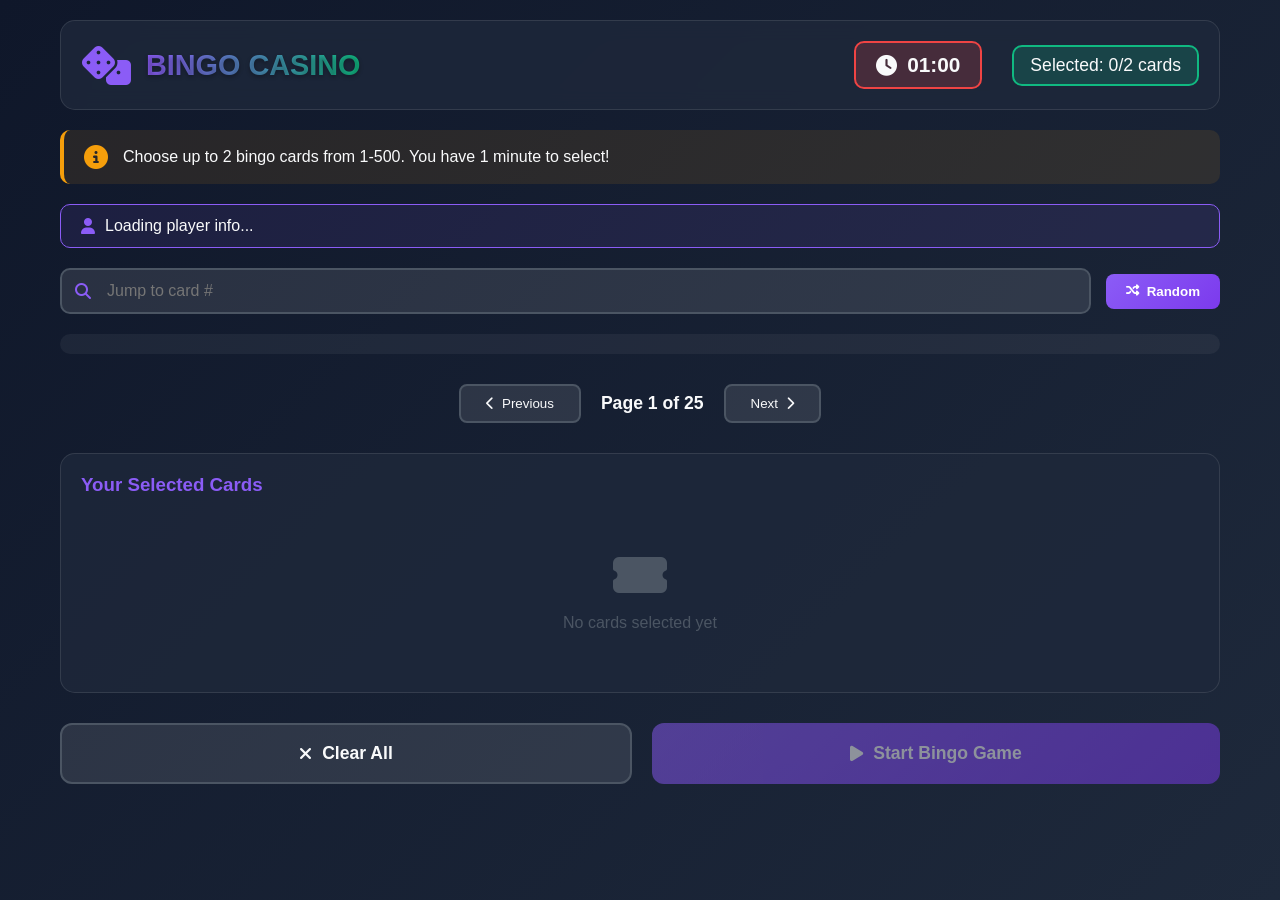
==== commit 1f7c8f54: "Add files via upload" ====
--- a/index.html
+++ b/index.html
@@ -3,86 +3,115 @@
 <head>
     <meta charset="UTF-8">
     <meta name="viewport" content="width=device-width, initial-scale=1.0">
-    <title>Telegram Bingo Casino</title>
+    <title>Bingo Casino - Choose Your Cards</title>
+    <link rel="stylesheet" href="styles.css">
     <link rel="stylesheet" href="https://cdnjs.cloudflare.com/ajax/libs/font-awesome/6.4.0/css/all.min.css">
-    <link rel="stylesheet" href="css/style.css">
-    <link rel="stylesheet" href="css/animations.css">
-    <link rel="stylesheet" href="css/index.css">
     <script src="https://telegram.org/js/telegram-web-app.js"></script>
 </head>
-<body class="index-page">
-    <div class="app-container">
-        <div class="header">
+<body class="selection-page">
+    <div class="container">
+        <!-- Header with Timer -->
+        <header class="game-header">
             <div class="logo">
-                <i class="fas fa-dice-d20 logo-icon"></i>
-                <h1>TELEGRAM BINGO CASINO</h1>
+                <i class="fas fa-dice"></i>
+                <h1>BINGO CASINO</h1>
             </div>
-            <p class="subtitle">Multiplayer Bingo Game with up to 500 Players</p>
-        </div>
+            <div class="selection-info">
+                <div class="timer-container">
+                    <i class="fas fa-clock"></i>
+                    <span id="timer">01:00</span>
+                </div>
+                <div class="selection-counter">
+                    Selected: <span id="selectedCount">0</span>/2 cards
+                </div>
+            </div>
+        </header>
 
-        <div class="player-stats">
-            <div class="stat-card">
-                <div class="stat-value" id="currentPlayers">0</div>
-                <div class="stat-label">Current Players</div>
-            </div>
-            <div class="stat-card">
-                <div class="stat-value" id="cardsTaken">0</div>
-                <div class="stat-label">Cards Taken</div>
-            </div>
-            <div class="stat-card">
-                <div class="stat-value" id="timeLeft">60</div>
-                <div class="stat-label">Seconds Left</div>
+        <!-- Instructions -->
+        <div class="instructions">
+            <div class="instruction-card">
+                <i class="fas fa-info-circle"></i>
+                <p>Choose up to 2 bingo cards from 1-500. You have 1 minute to select!</p>
             </div>
         </div>
 
-        <div class="game-info">
-            <div class="info-card">
-                <i class="fas fa-layer-group"></i>
-                <h3>Choose Your Cards</h3>
-                <p>Select up to 2 bingo cards from 500 available. Each card is uniquely numbered.</p>
+        <!-- Player Info -->
+        <div class="player-info" id="playerInfo">
+            <i class="fas fa-user"></i>
+            <span>Loading player info...</span>
+        </div>
+
+        <!-- Card Selection Grid -->
+        <div class="selection-container">
+            <div class="grid-controls">
+                <div class="search-box">
+                    <i class="fas fa-search"></i>
+                    <input type="number" id="cardSearch" placeholder="Jump to card #" min="1" max="500">
+                </div>
+                <div class="quick-select">
+                    <button class="btn-small" onclick="selectRandom()">
+                        <i class="fas fa-random"></i> Random
+                    </button>
+                </div>
             </div>
-            <div class="info-card">
-                <i class="fas fa-bullhorn"></i>
-                <h3>Live Number Calling</h3>
-                <p>Watch as numbers are called every 5 seconds with professional animations.</p>
+
+            <div class="cards-grid" id="cardsGrid">
+                <!-- Cards will be generated by JavaScript -->
             </div>
-            <div class="info-card">
-                <i class="fas fa-trophy"></i>
-                <h3>Win Prizes</h3>
-                <p>Be the first to complete a line (horizontal, vertical, or diagonal) and win!</p>
+
+            <div class="pagination">
+                <button class="btn-pagination" onclick="changePage(-1)">
+                    <i class="fas fa-chevron-left"></i> Previous
+                </button>
+                <span id="pageInfo">Page 1 of 25</span>
+                <button class="btn-pagination" onclick="changePage(1)">
+                    Next <i class="fas fa-chevron-right"></i>
+                </button>
             </div>
         </div>
 
-        <div class="start-section">
-            <div class="timer-display">
-                <div class="timer-label">Card Selection Time Limit</div>
-                <div class="timer" id="mainTimer">01:00</div>
+        <!-- Selected Cards Preview -->
+        <div class="selected-preview" id="selectedPreview">
+            <h3>Your Selected Cards</h3>
+            <div class="preview-cards" id="previewCards">
+                <div class="empty-preview">
+                    <i class="fas fa-ticket-alt"></i>
+                    <p>No cards selected yet</p>
+                </div>
             </div>
-            
-            <button class="btn-start" id="startGameBtn">
-                <i class="fas fa-play-circle"></i>
-                START CARD SELECTION
+        </div>
+
+        <!-- Action Buttons -->
+        <div class="action-buttons">
+            <button class="btn-secondary" onclick="clearSelection()">
+                <i class="fas fa-times"></i> Clear All
+            </button>
+            <button class="btn-primary" id="startGameBtn" onclick="startGame()" disabled>
+                <i class="fas fa-play"></i> Start Bingo Game
             </button>
         </div>
 
-        <div class="rules">
-            <h2><i class="fas fa-info-circle"></i> How to Play</h2>
-            <ul>
-                <li>Each player can choose up to 2 bingo cards</li>
-                <li>You have exactly 1 minute to select your cards</li>
-                <li>Once time is up, the game begins automatically</li>
-                <li>Numbers will be called every 5 seconds from 1-75</li>
-                <li>Mark numbers on your card as they're called</li>
-                <li>Complete any line (horizontal, vertical, or diagonal) to win</li>
-                <li>Click BINGO when you complete a line or use auto-detection</li>
-                <li>Winner will be announced with their Telegram username</li>
-            </ul>
+        <!-- Game Rules Modal -->
+        <div class="modal" id="rulesModal">
+            <div class="modal-content">
+                <div class="modal-header">
+                    <h2>Game Rules</h2>
+                    <button class="close-modal" onclick="closeModal('rulesModal')">&times;</button>
+                </div>
+                <div class="modal-body">
+                    <ul class="rules-list">
+                        <li><i class="fas fa-check-circle"></i> Each player can select up to 2 bingo cards</li>
+                        <li><i class="fas fa-check-circle"></i> You have 1 minute to make your selection</li>
+                        <li><i class="fas fa-check-circle"></i> Numbers 1-75 will be called randomly every 5 seconds</li>
+                        <li><i class="fas fa-check-circle"></i> First player to complete any line (horizontal, vertical, or diagonal) wins</li>
+                        <li><i class="fas fa-check-circle"></i> Mark numbers manually or use auto-mark feature</li>
+                        <li><i class="fas fa-check-circle"></i> Press "BINGO!" when you complete a line</li>
+                    </ul>
+                </div>
+            </div>
         </div>
     </div>
 
-    <!-- Scripts -->
-    <script src="js/common.js"></script>
-    <script src="js/telegram-init.js"></script>
-    <script src="js/index.js"></script>
+    <script src="script.js"></script>
 </body>
 </html>
--- a/styles.css
+++ b/styles.css
@@ -0,0 +1,515 @@
+/* Reset and Base Styles */
+* {
+    margin: 0;
+    padding: 0;
+    box-sizing: border-box;
+}
+
+:root {
+    --primary-color: #8B5CF6;
+    --secondary-color: #10B981;
+    --accent-color: #F59E0B;
+    --danger-color: #EF4444;
+    --dark-bg: #1F2937;
+    --darker-bg: #111827;
+    --card-bg: #374151;
+    --text-color: #F9FAFB;
+    --border-color: #4B5563;
+}
+
+body {
+    font-family: 'Segoe UI', Tahoma, Geneva, Verdana, sans-serif;
+    background: linear-gradient(135deg, var(--darker-bg) 0%, var(--dark-bg) 100%);
+    color: var(--text-color);
+    min-height: 100vh;
+    overflow-x: hidden;
+}
+
+.container {
+    max-width: 1200px;
+    margin: 0 auto;
+    padding: 20px;
+}
+
+/* Selection Page Specific */
+.selection-page {
+    background: linear-gradient(135deg, #0f172a 0%, #1e293b 100%);
+}
+
+/* Header Styles */
+.game-header {
+    display: flex;
+    justify-content: space-between;
+    align-items: center;
+    padding: 20px;
+    background: rgba(30, 41, 59, 0.8);
+    border-radius: 15px;
+    margin-bottom: 20px;
+    backdrop-filter: blur(10px);
+    border: 1px solid rgba(255, 255, 255, 0.1);
+}
+
+.logo {
+    display: flex;
+    align-items: center;
+    gap: 15px;
+}
+
+.logo i {
+    font-size: 2.5rem;
+    color: var(--primary-color);
+}
+
+.logo h1 {
+    font-size: 1.8rem;
+    background: linear-gradient(90deg, var(--primary-color), var(--secondary-color));
+    -webkit-background-clip: text;
+    -webkit-text-fill-color: transparent;
+    text-shadow: 0 2px 4px rgba(0,0,0,0.3);
+}
+
+.selection-info {
+    display: flex;
+    gap: 30px;
+    align-items: center;
+}
+
+.timer-container {
+    display: flex;
+    align-items: center;
+    gap: 10px;
+    font-size: 1.3rem;
+    font-weight: bold;
+    padding: 10px 20px;
+    background: rgba(239, 68, 68, 0.2);
+    border-radius: 10px;
+    border: 2px solid var(--danger-color);
+}
+
+.selection-counter {
+    font-size: 1.1rem;
+    padding: 8px 16px;
+    background: rgba(16, 185, 129, 0.2);
+    border-radius: 10px;
+    border: 2px solid var(--secondary-color);
+}
+
+/* Instructions */
+.instructions {
+    margin-bottom: 20px;
+}
+
+.instruction-card {
+    display: flex;
+    align-items: center;
+    gap: 15px;
+    padding: 15px 20px;
+    background: rgba(245, 158, 11, 0.1);
+    border-left: 4px solid var(--accent-color);
+    border-radius: 10px;
+}
+
+.instruction-card i {
+    color: var(--accent-color);
+    font-size: 1.5rem;
+}
+
+/* Player Info */
+.player-info {
+    display: flex;
+    align-items: center;
+    gap: 10px;
+    padding: 12px 20px;
+    background: rgba(139, 92, 246, 0.1);
+    border-radius: 10px;
+    margin-bottom: 20px;
+    border: 1px solid var(--primary-color);
+}
+
+.player-info i {
+    color: var(--primary-color);
+}
+
+/* Grid Controls */
+.grid-controls {
+    display: flex;
+    justify-content: space-between;
+    align-items: center;
+    margin-bottom: 20px;
+    gap: 15px;
+}
+
+.search-box {
+    flex: 1;
+    position: relative;
+}
+
+.search-box i {
+    position: absolute;
+    left: 15px;
+    top: 50%;
+    transform: translateY(-50%);
+    color: var(--primary-color);
+}
+
+.search-box input {
+    width: 100%;
+    padding: 12px 20px 12px 45px;
+    background: rgba(255, 255, 255, 0.1);
+    border: 2px solid var(--border-color);
+    border-radius: 10px;
+    color: var(--text-color);
+    font-size: 1rem;
+    transition: all 0.3s ease;
+}
+
+.search-box input:focus {
+    outline: none;
+    border-color: var(--primary-color);
+    box-shadow: 0 0 0 3px rgba(139, 92, 246, 0.3);
+}
+
+.btn-small {
+    padding: 10px 20px;
+    background: linear-gradient(135deg, var(--primary-color), #7C3AED);
+    color: white;
+    border: none;
+    border-radius: 8px;
+    cursor: pointer;
+    font-weight: 600;
+    transition: all 0.3s ease;
+    display: flex;
+    align-items: center;
+    gap: 8px;
+}
+
+.btn-small:hover {
+    transform: translateY(-2px);
+    box-shadow: 0 5px 15px rgba(139, 92, 246, 0.4);
+}
+
+/* Cards Grid */
+.cards-grid {
+    display: grid;
+    grid-template-columns: repeat(auto-fill, minmax(80px, 1fr));
+    gap: 12px;
+    margin-bottom: 30px;
+    max-height: 400px;
+    overflow-y: auto;
+    padding: 10px;
+    background: rgba(255, 255, 255, 0.05);
+    border-radius: 12px;
+}
+
+.card-number {
+    aspect-ratio: 1;
+    display: flex;
+    align-items: center;
+    justify-content: center;
+    background: linear-gradient(135deg, #374151, #4B5563);
+    border: 2px solid var(--border-color);
+    border-radius: 10px;
+    font-size: 1.2rem;
+    font-weight: bold;
+    cursor: pointer;
+    transition: all 0.3s ease;
+    position: relative;
+    overflow: hidden;
+}
+
+.card-number:hover {
+    transform: translateY(-3px);
+    border-color: var(--primary-color);
+    box-shadow: 0 5px 15px rgba(139, 92, 246, 0.3);
+}
+
+.card-number.selected {
+    background: linear-gradient(135deg, var(--secondary-color), #059669);
+    border-color: var(--secondary-color);
+    animation: pulse 2s infinite;
+}
+
+.card-number.disabled {
+    opacity: 0.5;
+    cursor: not-allowed;
+    background: linear-gradient(135deg, #6B7280, #9CA3AF);
+}
+
+.card-number::after {
+    content: '';
+    position: absolute;
+    top: 0;
+    left: 0;
+    right: 0;
+    bottom: 0;
+    background: linear-gradient(45deg, transparent 30%, rgba(255,255,255,0.1) 50%, transparent 70%);
+    background-size: 200% 200%;
+    animation: shine 3s infinite;
+    opacity: 0;
+}
+
+.card-number.selected::after {
+    opacity: 1;
+}
+
+@keyframes pulse {
+    0% { box-shadow: 0 0 0 0 rgba(16, 185, 129, 0.7); }
+    70% { box-shadow: 0 0 0 10px rgba(16, 185, 129, 0); }
+    100% { box-shadow: 0 0 0 0 rgba(16, 185, 129, 0); }
+}
+
+@keyframes shine {
+    0% { background-position: -100% -100%; }
+    100% { background-position: 200% 200%; }
+}
+
+/* Pagination */
+.pagination {
+    display: flex;
+    justify-content: center;
+    align-items: center;
+    gap: 20px;
+    margin: 20px 0;
+}
+
+.btn-pagination {
+    padding: 10px 25px;
+    background: rgba(255, 255, 255, 0.1);
+    border: 2px solid var(--border-color);
+    color: var(--text-color);
+    border-radius: 8px;
+    cursor: pointer;
+    display: flex;
+    align-items: center;
+    gap: 8px;
+    transition: all 0.3s ease;
+}
+
+.btn-pagination:hover:not(:disabled) {
+    border-color: var(--primary-color);
+    background: rgba(139, 92, 246, 0.1);
+}
+
+.btn-pagination:disabled {
+    opacity: 0.5;
+    cursor: not-allowed;
+}
+
+#pageInfo {
+    font-size: 1.1rem;
+    font-weight: 600;
+}
+
+/* Selected Preview */
+.selected-preview {
+    background: rgba(30, 41, 59, 0.8);
+    border-radius: 15px;
+    padding: 20px;
+    margin: 30px 0;
+    border: 1px solid rgba(255, 255, 255, 0.1);
+}
+
+.selected-preview h3 {
+    margin-bottom: 15px;
+    color: var(--primary-color);
+    display: flex;
+    align-items: center;
+    gap: 10px;
+}
+
+.preview-cards {
+    display: flex;
+    gap: 20px;
+    flex-wrap: wrap;
+}
+
+.preview-card {
+    flex: 1;
+    min-width: 200px;
+    background: linear-gradient(135deg, var(--card-bg), #4B5563);
+    padding: 15px;
+    border-radius: 10px;
+    border: 2px solid var(--primary-color);
+}
+
+.preview-card h4 {
+    color: var(--secondary-color);
+    margin-bottom: 10px;
+    display: flex;
+    align-items: center;
+    gap: 10px;
+}
+
+.empty-preview {
+    text-align: center;
+    padding: 40px 20px;
+    color: var(--border-color);
+    width: 100%;
+}
+
+.empty-preview i {
+    font-size: 3rem;
+    margin-bottom: 15px;
+}
+
+/* Action Buttons */
+.action-buttons {
+    display: flex;
+    gap: 20px;
+    margin-top: 30px;
+}
+
+.btn-primary, .btn-secondary {
+    flex: 1;
+    padding: 18px;
+    border: none;
+    border-radius: 12px;
+    font-size: 1.1rem;
+    font-weight: 600;
+    cursor: pointer;
+    transition: all 0.3s ease;
+    display: flex;
+    align-items: center;
+    justify-content: center;
+    gap: 10px;
+}
+
+.btn-primary {
+    background: linear-gradient(135deg, var(--primary-color), #7C3AED);
+    color: white;
+}
+
+.btn-primary:hover:not(:disabled) {
+    transform: translateY(-3px);
+    box-shadow: 0 10px 25px rgba(139, 92, 246, 0.4);
+}
+
+.btn-primary:disabled {
+    opacity: 0.5;
+    cursor: not-allowed;
+}
+
+.btn-secondary {
+    background: rgba(255, 255, 255, 0.1);
+    color: var(--text-color);
+    border: 2px solid var(--border-color);
+}
+
+.btn-secondary:hover {
+    background: rgba(255, 255, 255, 0.2);
+    border-color: var(--primary-color);
+}
+
+/* Modal */
+.modal {
+    display: none;
+    position: fixed;
+    top: 0;
+    left: 0;
+    width: 100%;
+    height: 100%;
+    background: rgba(0, 0, 0, 0.8);
+    backdrop-filter: blur(5px);
+    z-index: 1000;
+    align-items: center;
+    justify-content: center;
+}
+
+.modal-content {
+    background: var(--dark-bg);
+    border-radius: 20px;
+    width: 90%;
+    max-width: 500px;
+    border: 1px solid rgba(255, 255, 255, 0.1);
+    overflow: hidden;
+    animation: modalSlideIn 0.3s ease;
+}
+
+@keyframes modalSlideIn {
+    from {
+        opacity: 0;
+        transform: translateY(-50px);
+    }
+    to {
+        opacity: 1;
+        transform: translateY(0);
+    }
+}
+
+.modal-header {
+    display: flex;
+    justify-content: space-between;
+    align-items: center;
+    padding: 20px;
+    background: rgba(30, 41, 59, 0.8);
+    border-bottom: 1px solid var(--border-color);
+}
+
+.modal-header h2 {
+    color: var(--primary-color);
+}
+
+.close-modal {
+    background: none;
+    border: none;
+    color: var(--text-color);
+    font-size: 2rem;
+    cursor: pointer;
+    transition: color 0.3s ease;
+}
+
+.close-modal:hover {
+    color: var(--danger-color);
+}
+
+.modal-body {
+    padding: 20px;
+}
+
+.rules-list {
+    list-style: none;
+}
+
+.rules-list li {
+    padding: 10px 0;
+    border-bottom: 1px solid rgba(255, 255, 255, 0.1);
+    display: flex;
+    align-items: center;
+    gap: 15px;
+}
+
+.rules-list li:last-child {
+    border-bottom: none;
+}
+
+.rules-list i {
+    color: var(--secondary-color);
+}
+
+/* Responsive Design */
+@media (max-width: 768px) {
+    .cards-grid {
+        grid-template-columns: repeat(auto-fill, minmax(60px, 1fr));
+        gap: 8px;
+    }
+    
+    .game-header {
+        flex-direction: column;
+        gap: 15px;
+        text-align: center;
+    }
+    
+    .selection-info {
+        flex-direction: column;
+        gap: 15px;
+        width: 100%;
+    }
+    
+    .action-buttons {
+        flex-direction: column;
+    }
+    
+    .preview-cards {
+        flex-direction: column;
+    }
+}
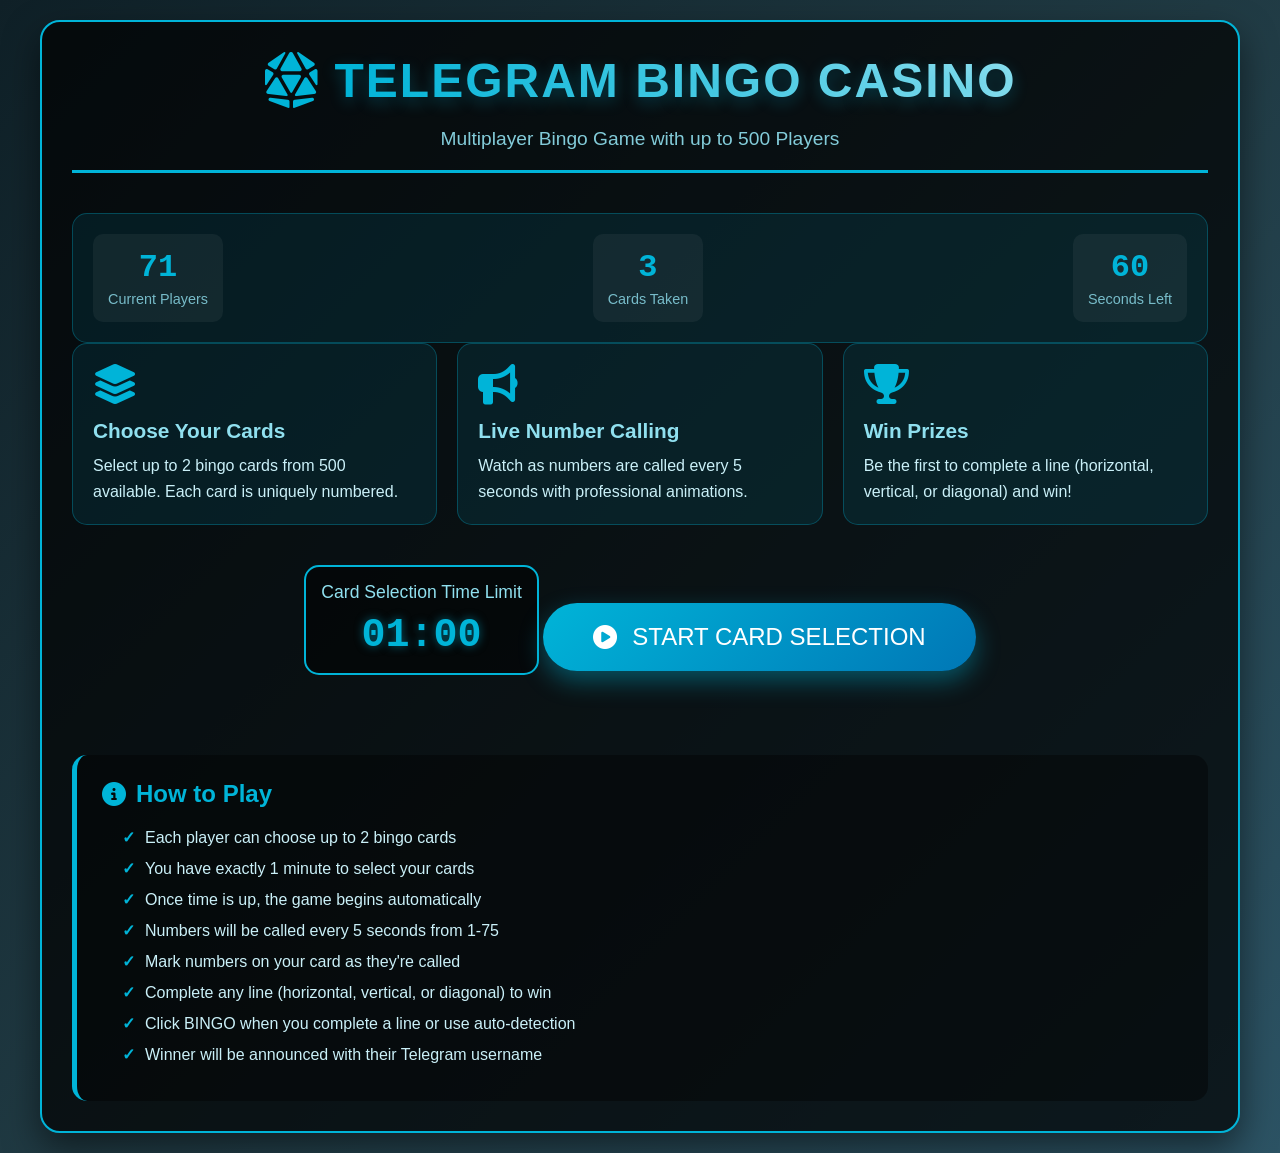
==== commit 25fbf0dc: "Add files via upload" ====
--- a/index.html
+++ b/index.html
@@ -3,115 +3,86 @@
 <head>
     <meta charset="UTF-8">
     <meta name="viewport" content="width=device-width, initial-scale=1.0">
-    <title>Bingo Casino - Choose Your Cards</title>
-    <link rel="stylesheet" href="styles.css">
+    <title>Telegram Bingo Casino</title>
     <link rel="stylesheet" href="https://cdnjs.cloudflare.com/ajax/libs/font-awesome/6.4.0/css/all.min.css">
+    <link rel="stylesheet" href="css/style.css">
+    <link rel="stylesheet" href="css/animations.css">
+    <link rel="stylesheet" href="css/index.css">
     <script src="https://telegram.org/js/telegram-web-app.js"></script>
 </head>
-<body class="selection-page">
-    <div class="container">
-        <!-- Header with Timer -->
-        <header class="game-header">
+<body class="index-page">
+    <div class="app-container">
+        <div class="header">
             <div class="logo">
-                <i class="fas fa-dice"></i>
-                <h1>BINGO CASINO</h1>
+                <i class="fas fa-dice-d20 logo-icon"></i>
+                <h1>TELEGRAM BINGO CASINO</h1>
             </div>
-            <div class="selection-info">
-                <div class="timer-container">
-                    <i class="fas fa-clock"></i>
-                    <span id="timer">01:00</span>
-                </div>
-                <div class="selection-counter">
-                    Selected: <span id="selectedCount">0</span>/2 cards
-                </div>
+            <p class="subtitle">Multiplayer Bingo Game with up to 500 Players</p>
+        </div>
+
+        <div class="player-stats">
+            <div class="stat-card">
+                <div class="stat-value" id="currentPlayers">0</div>
+                <div class="stat-label">Current Players</div>
             </div>
-        </header>
-
-        <!-- Instructions -->
-        <div class="instructions">
-            <div class="instruction-card">
-                <i class="fas fa-info-circle"></i>
-                <p>Choose up to 2 bingo cards from 1-500. You have 1 minute to select!</p>
+            <div class="stat-card">
+                <div class="stat-value" id="cardsTaken">0</div>
+                <div class="stat-label">Cards Taken</div>
+            </div>
+            <div class="stat-card">
+                <div class="stat-value" id="timeLeft">60</div>
+                <div class="stat-label">Seconds Left</div>
             </div>
         </div>
 
-        <!-- Player Info -->
-        <div class="player-info" id="playerInfo">
-            <i class="fas fa-user"></i>
-            <span>Loading player info...</span>
-        </div>
-
-        <!-- Card Selection Grid -->
-        <div class="selection-container">
-            <div class="grid-controls">
-                <div class="search-box">
-                    <i class="fas fa-search"></i>
-                    <input type="number" id="cardSearch" placeholder="Jump to card #" min="1" max="500">
-                </div>
-                <div class="quick-select">
-                    <button class="btn-small" onclick="selectRandom()">
-                        <i class="fas fa-random"></i> Random
-                    </button>
-                </div>
+        <div class="game-info">
+            <div class="info-card">
+                <i class="fas fa-layer-group"></i>
+                <h3>Choose Your Cards</h3>
+                <p>Select up to 2 bingo cards from 500 available. Each card is uniquely numbered.</p>
             </div>
-
-            <div class="cards-grid" id="cardsGrid">
-                <!-- Cards will be generated by JavaScript -->
+            <div class="info-card">
+                <i class="fas fa-bullhorn"></i>
+                <h3>Live Number Calling</h3>
+                <p>Watch as numbers are called every 5 seconds with professional animations.</p>
             </div>
-
-            <div class="pagination">
-                <button class="btn-pagination" onclick="changePage(-1)">
-                    <i class="fas fa-chevron-left"></i> Previous
-                </button>
-                <span id="pageInfo">Page 1 of 25</span>
-                <button class="btn-pagination" onclick="changePage(1)">
-                    Next <i class="fas fa-chevron-right"></i>
-                </button>
+            <div class="info-card">
+                <i class="fas fa-trophy"></i>
+                <h3>Win Prizes</h3>
+                <p>Be the first to complete a line (horizontal, vertical, or diagonal) and win!</p>
             </div>
         </div>
 
-        <!-- Selected Cards Preview -->
-        <div class="selected-preview" id="selectedPreview">
-            <h3>Your Selected Cards</h3>
-            <div class="preview-cards" id="previewCards">
-                <div class="empty-preview">
-                    <i class="fas fa-ticket-alt"></i>
-                    <p>No cards selected yet</p>
-                </div>
+        <div class="start-section">
+            <div class="timer-display">
+                <div class="timer-label">Card Selection Time Limit</div>
+                <div class="timer" id="mainTimer">01:00</div>
             </div>
-        </div>
-
-        <!-- Action Buttons -->
-        <div class="action-buttons">
-            <button class="btn-secondary" onclick="clearSelection()">
-                <i class="fas fa-times"></i> Clear All
-            </button>
-            <button class="btn-primary" id="startGameBtn" onclick="startGame()" disabled>
-                <i class="fas fa-play"></i> Start Bingo Game
+            
+            <button class="btn-start" id="startGameBtn">
+                <i class="fas fa-play-circle"></i>
+                START CARD SELECTION
             </button>
         </div>
 
-        <!-- Game Rules Modal -->
-        <div class="modal" id="rulesModal">
-            <div class="modal-content">
-                <div class="modal-header">
-                    <h2>Game Rules</h2>
-                    <button class="close-modal" onclick="closeModal('rulesModal')">&times;</button>
-                </div>
-                <div class="modal-body">
-                    <ul class="rules-list">
-                        <li><i class="fas fa-check-circle"></i> Each player can select up to 2 bingo cards</li>
-                        <li><i class="fas fa-check-circle"></i> You have 1 minute to make your selection</li>
-                        <li><i class="fas fa-check-circle"></i> Numbers 1-75 will be called randomly every 5 seconds</li>
-                        <li><i class="fas fa-check-circle"></i> First player to complete any line (horizontal, vertical, or diagonal) wins</li>
-                        <li><i class="fas fa-check-circle"></i> Mark numbers manually or use auto-mark feature</li>
-                        <li><i class="fas fa-check-circle"></i> Press "BINGO!" when you complete a line</li>
-                    </ul>
-                </div>
-            </div>
+        <div class="rules">
+            <h2><i class="fas fa-info-circle"></i> How to Play</h2>
+            <ul>
+                <li>Each player can choose up to 2 bingo cards</li>
+                <li>You have exactly 1 minute to select your cards</li>
+                <li>Once time is up, the game begins automatically</li>
+                <li>Numbers will be called every 5 seconds from 1-75</li>
+                <li>Mark numbers on your card as they're called</li>
+                <li>Complete any line (horizontal, vertical, or diagonal) to win</li>
+                <li>Click BINGO when you complete a line or use auto-detection</li>
+                <li>Winner will be announced with their Telegram username</li>
+            </ul>
         </div>
     </div>
 
-    <script src="script.js"></script>
+    <!-- Scripts -->
+    <script src="js/common.js"></script>
+    <script src="js/telegram-init.js"></script>
+    <script src="js/index.js"></script>
 </body>
 </html>
--- a/css/style.css
+++ b/css/style.css
@@ -0,0 +1,205 @@
+/* Reset and base styles */
+* {
+    margin: 0;
+    padding: 0;
+    box-sizing: border-box;
+    font-family: 'Segoe UI', Tahoma, Geneva, Verdana, sans-serif;
+}
+
+body {
+    color: #fff;
+    min-height: 100vh;
+    overflow-x: hidden;
+}
+
+/* Common button styles */
+.btn {
+    padding: 15px 30px;
+    border: none;
+    border-radius: 10px;
+    font-size: 1.1rem;
+    font-weight: bold;
+    cursor: pointer;
+    transition: all 0.3s ease;
+    display: flex;
+    align-items: center;
+    justify-content: center;
+    gap: 10px;
+    box-shadow: 0 4px 15px rgba(0, 0, 0, 0.3);
+}
+
+.btn-primary {
+    background: linear-gradient(135deg, #00b4d8, #0077b6);
+    color: white;
+}
+
+.btn-primary:hover:not(:disabled) {
+    transform: translateY(-3px);
+    box-shadow: 0 8px 25px rgba(0, 180, 216, 0.4);
+}
+
+.btn-primary:disabled {
+    opacity: 0.5;
+    cursor: not-allowed;
+}
+
+.btn-success {
+    background: linear-gradient(135deg, #4CAF50, #2E7D32);
+    color: white;
+}
+
+.btn-success:hover {
+    transform: translateY(-3px);
+    box-shadow: 0 8px 25px rgba(76, 175, 80, 0.4);
+}
+
+.btn-danger {
+    background: linear-gradient(135deg, #f44336, #c62828);
+    color: white;
+}
+
+.btn-danger:hover {
+    transform: translateY(-3px);
+    box-shadow: 0 8px 25px rgba(244, 67, 54, 0.4);
+}
+
+.btn-warning {
+    background: linear-gradient(135deg, #ff9800, #f57c00);
+    color: white;
+}
+
+.btn-warning:hover {
+    transform: translateY(-3px);
+    box-shadow: 0 8px 25px rgba(255, 152, 0, 0.4);
+}
+
+/* Container styles */
+.container {
+    max-width: 1400px;
+    margin: 0 auto;
+    padding: 20px;
+}
+
+/* Card styles */
+.card {
+    background: rgba(0, 0, 0, 0.5);
+    border-radius: 15px;
+    padding: 20px;
+    border: 2px solid rgba(0, 180, 216, 0.3);
+    box-shadow: 0 10px 30px rgba(0, 0, 0, 0.3);
+}
+
+/* Loading overlay */
+.loading-overlay {
+    position: fixed;
+    top: 0;
+    left: 0;
+    right: 0;
+    bottom: 0;
+    background: rgba(0, 0, 0, 0.9);
+    display: flex;
+    flex-direction: column;
+    align-items: center;
+    justify-content: center;
+    z-index: 9999;
+    opacity: 0;
+    pointer-events: none;
+    transition: opacity 0.5s ease;
+}
+
+.loading-overlay.active {
+    opacity: 1;
+    pointer-events: all;
+}
+
+.loading-spinner {
+    width: 60px;
+    height: 60px;
+    border: 5px solid rgba(0, 180, 216, 0.3);
+    border-top-color: #00b4d8;
+    border-radius: 50%;
+    animation: spin 1s linear infinite;
+    margin-bottom: 20px;
+}
+
+.loading-text {
+    color: #00b4d8;
+    font-size: 1.2rem;
+}
+
+/* Game stats */
+.stat-card {
+    background: rgba(255, 255, 255, 0.05);
+    border-radius: 10px;
+    padding: 15px;
+    text-align: center;
+}
+
+.stat-value {
+    font-size: 2rem;
+    font-weight: bold;
+    color: #00b4d8;
+    font-family: 'Courier New', monospace;
+}
+
+.stat-label {
+    color: #90e0ef;
+    font-size: 0.9rem;
+    opacity: 0.8;
+    margin-top: 5px;
+}
+
+/* Timer */
+.timer {
+    font-size: 2.5rem;
+    font-weight: bold;
+    color: #00b4d8;
+    font-family: 'Courier New', monospace;
+    text-shadow: 0 0 10px rgba(0, 180, 216, 0.5);
+}
+
+/* Grid system */
+.grid {
+    display: grid;
+    gap: 15px;
+}
+
+.grid-2 { grid-template-columns: repeat(2, 1fr); }
+.grid-3 { grid-template-columns: repeat(3, 1fr); }
+.grid-4 { grid-template-columns: repeat(4, 1fr); }
+.grid-5 { grid-template-columns: repeat(5, 1fr); }
+
+/* Responsive utilities */
+@media (max-width: 768px) {
+    .container {
+        padding: 10px;
+    }
+    
+    .btn {
+        padding: 12px 20px;
+        font-size: 1rem;
+    }
+    
+    .stat-value {
+        font-size: 1.5rem;
+    }
+    
+    .timer {
+        font-size: 2rem;
+    }
+    
+    .grid-2, .grid-3, .grid-4, .grid-5 {
+        grid-template-columns: 1fr;
+    }
+}
+
+/* Hide scrollbar but keep functionality */
+.scrollable {
+    overflow-y: auto;
+    scrollbar-width: none; /* Firefox */
+    -ms-overflow-style: none; /* IE and Edge */
+}
+
+.scrollable::-webkit-scrollbar {
+    display: none; /* Chrome, Safari and Opera */
+}
--- a/css/animations.css
+++ b/css/animations.css
@@ -0,0 +1,243 @@
+/* Keyframe animations */
+@keyframes fadeIn {
+    from {
+        opacity: 0;
+        transform: translateY(20px);
+    }
+    to {
+        opacity: 1;
+        transform: translateY(0);
+    }
+}
+
+@keyframes fadeOut {
+    from {
+        opacity: 1;
+        transform: translateY(0);
+    }
+    to {
+        opacity: 0;
+        transform: translateY(20px);
+    }
+}
+
+@keyframes slideInLeft {
+    from {
+        transform: translateX(-100%);
+        opacity: 0;
+    }
+    to {
+        transform: translateX(0);
+        opacity: 1;
+    }
+}
+
+@keyframes slideInRight {
+    from {
+        transform: translateX(100%);
+        opacity: 0;
+    }
+    to {
+        transform: translateX(0);
+        opacity: 1;
+    }
+}
+
+@keyframes slideInUp {
+    from {
+        transform: translateY(100%);
+        opacity: 0;
+    }
+    to {
+        transform: translateY(0);
+        opacity: 1;
+    }
+}
+
+@keyframes slideInDown {
+    from {
+        transform: translateY(-100%);
+        opacity: 0;
+    }
+    to {
+        transform: translateY(0);
+        opacity: 1;
+    }
+}
+
+@keyframes pulse {
+    0%, 100% {
+        transform: scale(1);
+        opacity: 1;
+    }
+    50% {
+        transform: scale(1.05);
+        opacity: 0.8;
+    }
+}
+
+@keyframes bounce {
+    0%, 100% {
+        transform: translateY(0);
+    }
+    50% {
+        transform: translateY(-10px);
+    }
+}
+
+@keyframes spin {
+    to {
+        transform: rotate(360deg);
+    }
+}
+
+@keyframes shimmer {
+    0% {
+        background-position: -1000px 0;
+    }
+    100% {
+        background-position: 1000px 0;
+    }
+}
+
+@keyframes glow {
+    0%, 100% {
+        box-shadow: 0 0 20px rgba(0, 180, 216, 0.5);
+    }
+    50% {
+        box-shadow: 0 0 40px rgba(0, 180, 216, 0.8);
+    }
+}
+
+@keyframes float {
+    0%, 100% {
+        transform: translateY(0);
+    }
+    50% {
+        transform: translateY(-20px);
+    }
+}
+
+@keyframes shake {
+    0%, 100% {
+        transform: translateX(0);
+    }
+    10%, 30%, 50%, 70%, 90% {
+        transform: translateX(-5px);
+    }
+    20%, 40%, 60%, 80% {
+        transform: translateX(5px);
+    }
+}
+
+@keyframes numberPop {
+    0% {
+        transform: scale(0.5) rotate(-10deg);
+        opacity: 0;
+    }
+    70% {
+        transform: scale(1.1) rotate(5deg);
+    }
+    100% {
+        transform: scale(1) rotate(0);
+        opacity: 1;
+    }
+}
+
+@keyframes confettiFall {
+    0% {
+        transform: translateY(-100px) rotate(0deg);
+        opacity: 1;
+    }
+    100% {
+        transform: translateY(100vh) rotate(720deg);
+        opacity: 0;
+    }
+}
+
+@keyframes winnerText {
+    0% {
+        text-shadow: 0 0 10px #4CAF50;
+    }
+    100% {
+        text-shadow: 0 0 30px #4CAF50, 0 0 60px #4CAF50;
+    }
+}
+
+/* Animation classes */
+.animate-fade-in {
+    animation: fadeIn 0.5s ease-out forwards;
+}
+
+.animate-slide-in-left {
+    animation: slideInLeft 0.5s ease-out forwards;
+}
+
+.animate-slide-in-right {
+    animation: slideInRight 0.5s ease-out forwards;
+}
+
+.animate-slide-in-up {
+    animation: slideInUp 0.5s ease-out forwards;
+}
+
+.animate-slide-in-down {
+    animation: slideInDown 0.5s ease-out forwards;
+}
+
+.animate-pulse {
+    animation: pulse 2s infinite;
+}
+
+.animate-bounce {
+    animation: bounce 2s infinite;
+}
+
+.animate-glow {
+    animation: glow 2s infinite;
+}
+
+.animate-float {
+    animation: float 3s ease-in-out infinite;
+}
+
+.animate-shake {
+    animation: shake 0.5s ease-in-out;
+}
+
+.animate-number-pop {
+    animation: numberPop 0.5s ease-out forwards;
+}
+
+.animate-winner-text {
+    animation: winnerText 1s alternate infinite;
+}
+
+/* Transition delays */
+.delay-100 { animation-delay: 100ms; }
+.delay-200 { animation-delay: 200ms; }
+.delay-300 { animation-delay: 300ms; }
+.delay-400 { animation-delay: 400ms; }
+.delay-500 { animation-delay: 500ms; }
+.delay-600 { animation-delay: 600ms; }
+.delay-700 { animation-delay: 700ms; }
+.delay-800 { animation-delay: 800ms; }
+.delay-900 { animation-delay: 900ms; }
+.delay-1000 { animation-delay: 1000ms; }
+
+/* Page transition */
+.page-transition {
+    position: fixed;
+    top: 0;
+    left: 0;
+    right: 0;
+    bottom: 0;
+    background: linear-gradient(135deg, #001219, #005f73);
+    z-index: 9998;
+    transform: translateY(100%);
+    transition: transform 0.8s cubic-bezier(0.77, 0, 0.18, 1);
+}
+
+.page-transition.active {
+    transform: translateY(0);
+}
--- a/css/index.css
+++ b/css/index.css
@@ -0,0 +1,206 @@
+/* Index page specific styles */
+.index-page {
+    background: linear-gradient(135deg, #0f2027 0%, #203a43 50%, #2c5364 100%);
+    min-height: 100vh;
+    display: flex;
+    align-items: center;
+    justify-content: center;
+    padding: 20px;
+}
+
+.app-container {
+    max-width: 1200px;
+    width: 100%;
+    background: rgba(0, 0, 0, 0.7);
+    border-radius: 20px;
+    padding: 30px;
+    box-shadow: 0 15px 35px rgba(0, 0, 0, 0.5);
+    border: 2px solid #00b4d8;
+    animation: fadeIn 1s ease-out;
+}
+
+.header {
+    text-align: center;
+    margin-bottom: 40px;
+    padding-bottom: 20px;
+    border-bottom: 3px solid #00b4d8;
+}
+
+.logo {
+    display: flex;
+    align-items: center;
+    justify-content: center;
+    gap: 15px;
+    margin-bottom: 20px;
+}
+
+.logo-icon {
+    font-size: 3.5rem;
+    color: #00b4d8;
+    animation: pulse 2s infinite;
+}
+
+h1 {
+    font-size: 3rem;
+    background: linear-gradient(90deg, #00b4d8, #90e0ef);
+    -webkit-background-clip: text;
+    background-clip: text;
+    color: transparent;
+    text-shadow: 0 5px 15px rgba(0, 180, 216, 0.3);
+    letter-spacing: 2px;
+}
+
+.subtitle {
+    font-size: 1.2rem;
+    color: #90e0ef;
+    margin-top: 10px;
+    opacity: 0.9;
+}
+
+.game-info {
+    display: grid;
+    grid-template-columns: repeat(auto-fit, minmax(250px, 1fr));
+    gap: 20px;
+    margin-bottom: 40px;
+}
+
+.info-card {
+    background: rgba(0, 180, 216, 0.1);
+    border-radius: 15px;
+    padding: 20px;
+    border: 1px solid rgba(0, 180, 216, 0.3);
+    transition: transform 0.3s ease;
+}
+
+.info-card:hover {
+    transform: translateY(-5px);
+    border-color: #00b4d8;
+}
+
+.info-card i {
+    font-size: 2.5rem;
+    color: #00b4d8;
+    margin-bottom: 15px;
+}
+
+.info-card h3 {
+    color: #90e0ef;
+    margin-bottom: 10px;
+    font-size: 1.3rem;
+}
+
+.info-card p {
+    color: #caf0f8;
+    line-height: 1.6;
+}
+
+.start-section {
+    text-align: center;
+    margin-top: 40px;
+}
+
+.timer-display {
+    background: rgba(0, 0, 0, 0.5);
+    border-radius: 15px;
+    padding: 15px;
+    margin-bottom: 30px;
+    display: inline-block;
+    border: 2px solid #00b4d8;
+}
+
+.timer-label {
+    color: #90e0ef;
+    font-size: 1.1rem;
+    margin-bottom: 10px;
+}
+
+.btn-start {
+    background: linear-gradient(135deg, #00b4d8, #0077b6);
+    color: white;
+    border: none;
+    padding: 20px 50px;
+    font-size: 1.5rem;
+    border-radius: 50px;
+    cursor: pointer;
+    transition: all 0.3s ease;
+    display: inline-flex;
+    align-items: center;
+    gap: 15px;
+    box-shadow: 0 10px 25px rgba(0, 180, 216, 0.4);
+    animation: bounce 2s infinite;
+}
+
+.btn-start:hover {
+    transform: scale(1.05);
+    box-shadow: 0 15px 30px rgba(0, 180, 216, 0.6);
+    background: linear-gradient(135deg, #0096c7, #005f8a);
+}
+
+.rules {
+    margin-top: 50px;
+    background: rgba(0, 0, 0, 0.4);
+    border-radius: 15px;
+    padding: 25px;
+    border-left: 5px solid #00b4d8;
+}
+
+.rules h2 {
+    color: #00b4d8;
+    margin-bottom: 20px;
+    display: flex;
+    align-items: center;
+    gap: 10px;
+}
+
+.rules ul {
+    list-style: none;
+    padding-left: 20px;
+}
+
+.rules li {
+    margin-bottom: 12px;
+    color: #caf0f8;
+    display: flex;
+    align-items: center;
+    gap: 10px;
+}
+
+.rules li:before {
+    content: "✓";
+    color: #00b4d8;
+    font-weight: bold;
+}
+
+.player-stats {
+    display: flex;
+    justify-content: space-between;
+    background: rgba(0, 180, 216, 0.1);
+    border-radius: 15px;
+    padding: 20px;
+    margin-top: 30px;
+    border: 1px solid rgba(0, 180, 216, 0.3);
+}
+
+@media (max-width: 768px) {
+    .app-container {
+        padding: 20px;
+    }
+    
+    h1 {
+        font-size: 2.2rem;
+    }
+    
+    .game-info {
+        grid-template-columns: 1fr;
+    }
+    
+    .btn-start {
+        padding: 15px 30px;
+        font-size: 1.2rem;
+    }
+    
+    .player-stats {
+        flex-direction: column;
+        gap: 15px;
+    }
+}
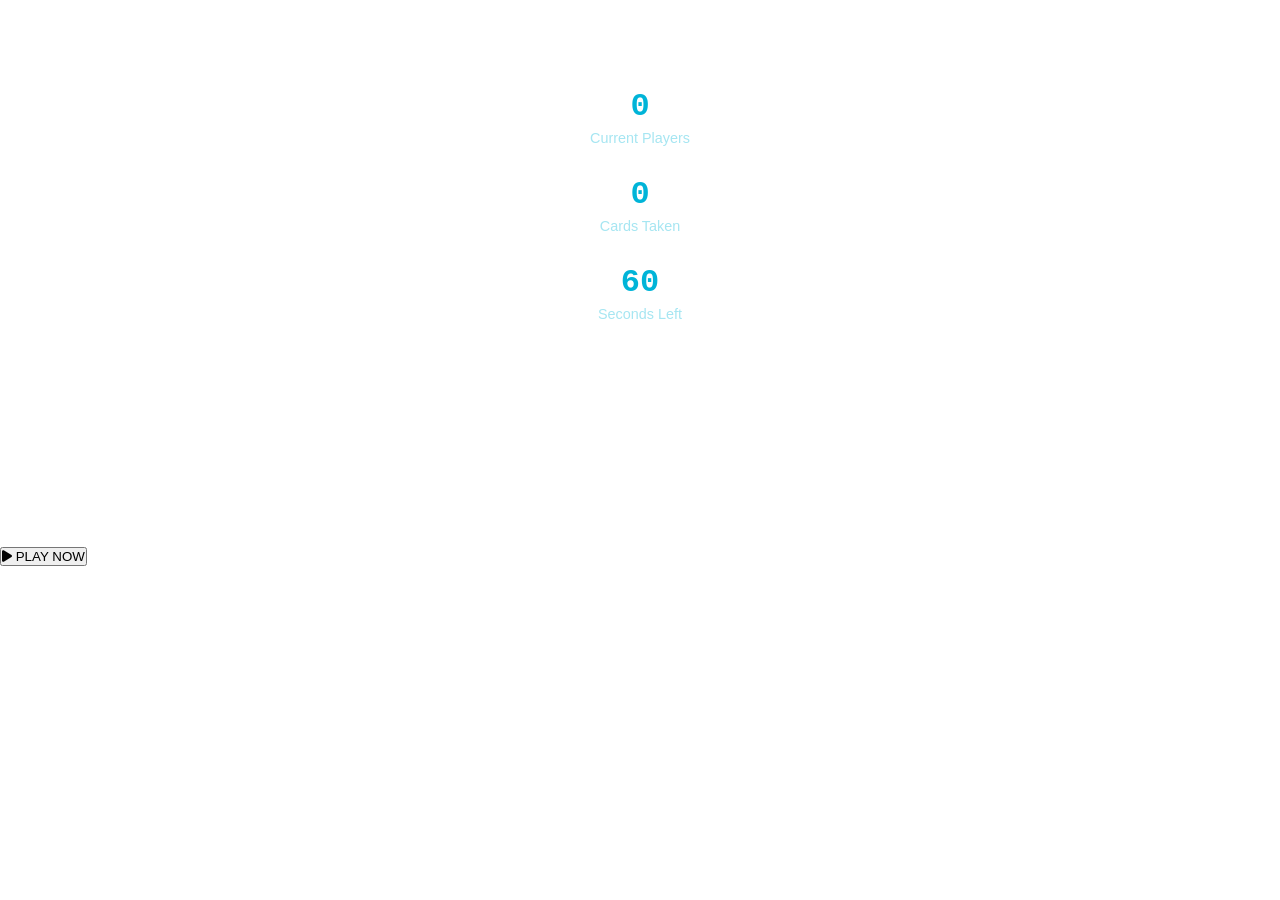
==== commit b01e06c5: "Add files via upload" ====
--- a/index.html
+++ b/index.html
@@ -53,15 +53,15 @@
             </div>
         </div>
 
-        <div class="start-section">
-            <div class="timer-display">
-                <div class="timer-label">Card Selection Time Limit</div>
-                <div class="timer" id="mainTimer">01:00</div>
+          <div class="start-section">
+            <div class="stake-display">
+                <div class="stake-label">Entry Fee</div>
+                <div class="stake-amount">10 BIRR</div>
             </div>
             
             <button class="btn-start" id="startGameBtn">
-                <i class="fas fa-play-circle"></i>
-                START CARD SELECTION
+                <i class="fas fa-play"></i>
+                PLAY NOW
             </button>
         </div>
 
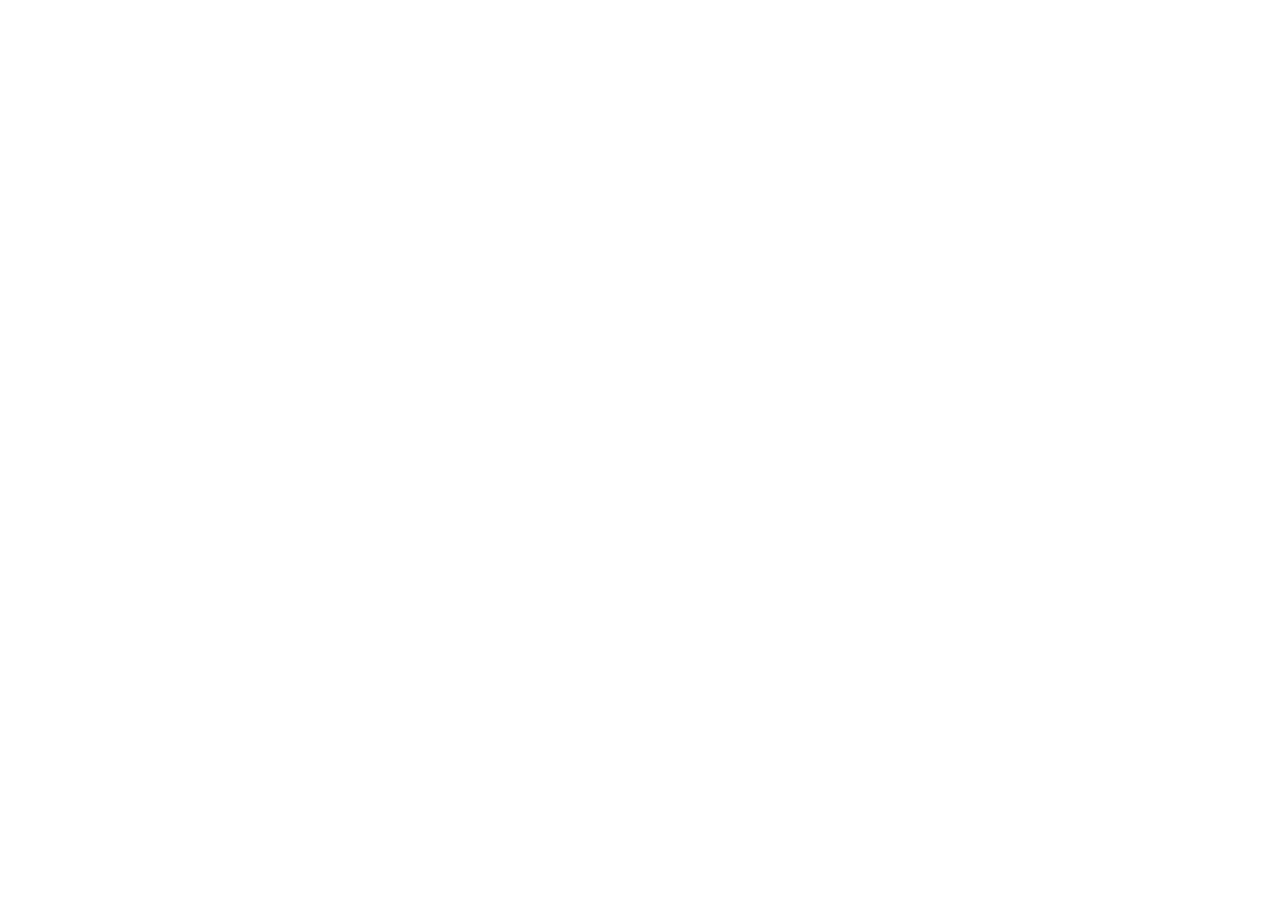
==== commit 16f47b81: "Add files via upload" ====
--- a/index.html
+++ b/index.html
@@ -1,88 +1,17 @@
-<!DOCTYPE html>
-<html lang="en">
-<head>
-    <meta charset="UTF-8">
-    <meta name="viewport" content="width=device-width, initial-scale=1.0">
-    <title>Telegram Bingo Casino</title>
-    <link rel="stylesheet" href="https://cdnjs.cloudflare.com/ajax/libs/font-awesome/6.4.0/css/all.min.css">
-    <link rel="stylesheet" href="css/style.css">
-    <link rel="stylesheet" href="css/animations.css">
-    <link rel="stylesheet" href="css/index.css">
-    <script src="https://telegram.org/js/telegram-web-app.js"></script>
-</head>
-<body class="index-page">
-    <div class="app-container">
-        <div class="header">
-            <div class="logo">
-                <i class="fas fa-dice-d20 logo-icon"></i>
-                <h1>TELEGRAM BINGO CASINO</h1>
-            </div>
-            <p class="subtitle">Multiplayer Bingo Game with up to 500 Players</p>
-        </div>
-
-        <div class="player-stats">
-            <div class="stat-card">
-                <div class="stat-value" id="currentPlayers">0</div>
-                <div class="stat-label">Current Players</div>
-            </div>
-            <div class="stat-card">
-                <div class="stat-value" id="cardsTaken">0</div>
-                <div class="stat-label">Cards Taken</div>
-            </div>
-            <div class="stat-card">
-                <div class="stat-value" id="timeLeft">60</div>
-                <div class="stat-label">Seconds Left</div>
-            </div>
-        </div>
-
-        <div class="game-info">
-            <div class="info-card">
-                <i class="fas fa-layer-group"></i>
-                <h3>Choose Your Cards</h3>
-                <p>Select up to 2 bingo cards from 500 available. Each card is uniquely numbered.</p>
-            </div>
-            <div class="info-card">
-                <i class="fas fa-bullhorn"></i>
-                <h3>Live Number Calling</h3>
-                <p>Watch as numbers are called every 5 seconds with professional animations.</p>
-            </div>
-            <div class="info-card">
-                <i class="fas fa-trophy"></i>
-                <h3>Win Prizes</h3>
-                <p>Be the first to complete a line (horizontal, vertical, or diagonal) and win!</p>
-            </div>
-        </div>
-
-          <div class="start-section">
-            <div class="stake-display">
-                <div class="stake-label">Entry Fee</div>
-                <div class="stake-amount">10 BIRR</div>
-            </div>
-            
-            <button class="btn-start" id="startGameBtn">
-                <i class="fas fa-play"></i>
-                PLAY NOW
-            </button>
-        </div>
-
-        <div class="rules">
-            <h2><i class="fas fa-info-circle"></i> How to Play</h2>
-            <ul>
-                <li>Each player can choose up to 2 bingo cards</li>
-                <li>You have exactly 1 minute to select your cards</li>
-                <li>Once time is up, the game begins automatically</li>
-                <li>Numbers will be called every 5 seconds from 1-75</li>
-                <li>Mark numbers on your card as they're called</li>
-                <li>Complete any line (horizontal, vertical, or diagonal) to win</li>
-                <li>Click BINGO when you complete a line or use auto-detection</li>
-                <li>Winner will be announced with their Telegram username</li>
-            </ul>
-        </div>
-    </div>
-
-    <!-- Scripts -->
-    <script src="js/common.js"></script>
-    <script src="js/telegram-init.js"></script>
-    <script src="js/index.js"></script>
-</body>
+<!doctype html>
+<html lang="en">
+
+<head>
+  <meta charset="UTF-8" />
+  <link rel="icon" type="image/svg+xml" href="/vite.svg" />
+  <meta name="viewport" content="width=device-width, initial-scale=1.0" />
+  <script src="https://telegram.org/js/telegram-web-app.js"></script>
+  <title>Bingo Ethiopia</title>
+</head>
+
+<body>
+  <div id="root"></div>
+  <script type="module" src="/src/main.tsx"></script>
+</body>
+
 </html>
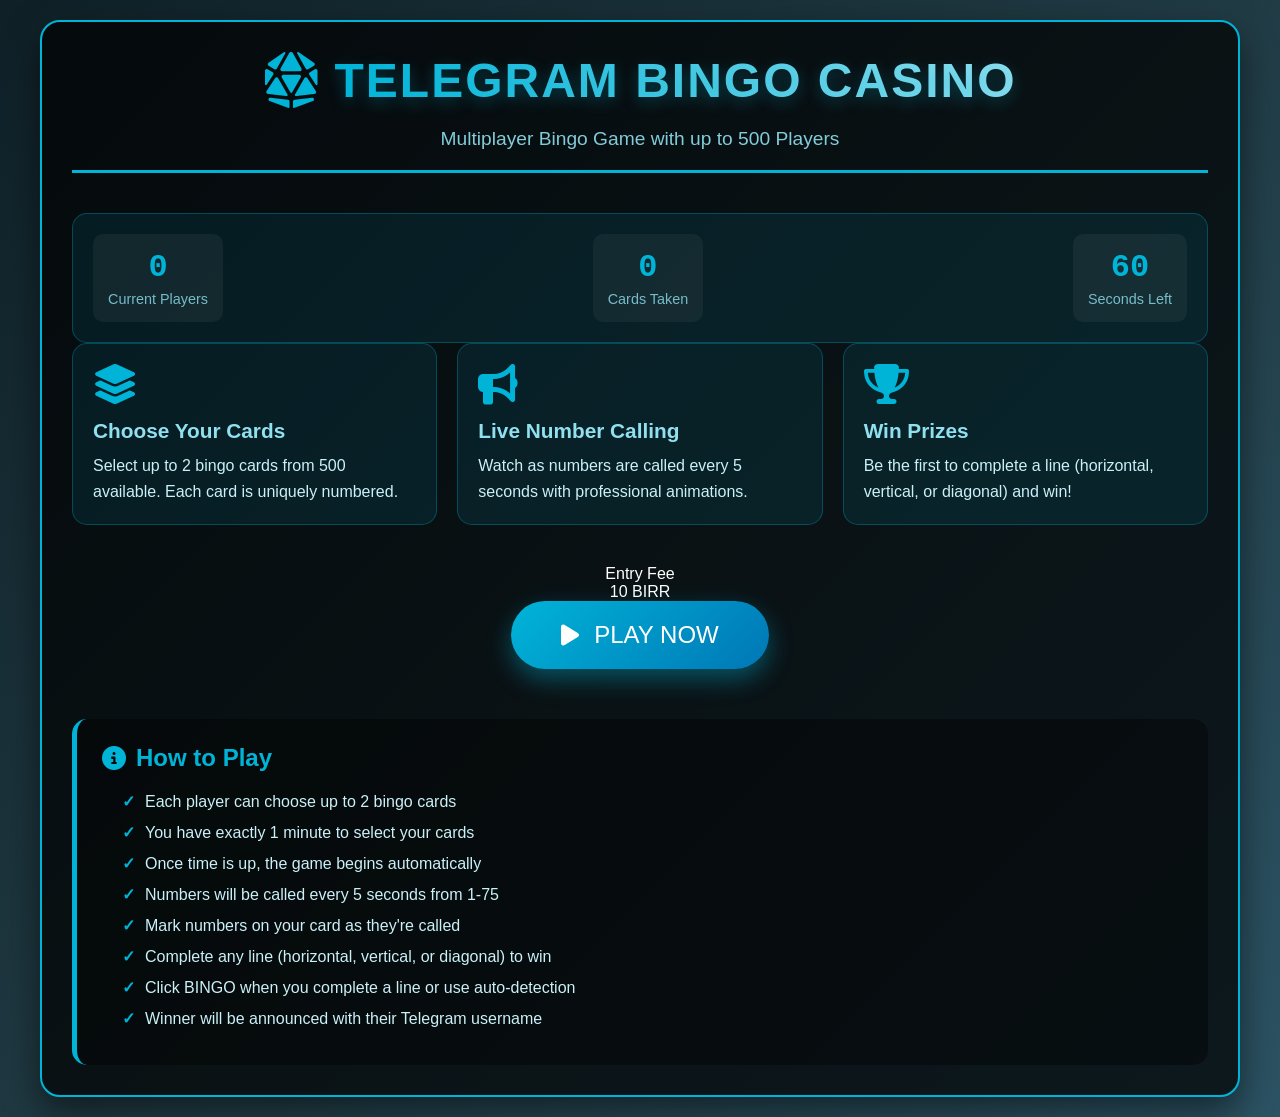
==== commit a07c377a: "Add files via upload" ====
--- a/index.html
+++ b/index.html
@@ -1,17 +1,88 @@
-<!doctype html>
-<html lang="en">
-
-<head>
-  <meta charset="UTF-8" />
-  <link rel="icon" type="image/svg+xml" href="/vite.svg" />
-  <meta name="viewport" content="width=device-width, initial-scale=1.0" />
-  <script src="https://telegram.org/js/telegram-web-app.js"></script>
-  <title>Bingo Ethiopia</title>
-</head>
-
-<body>
-  <div id="root"></div>
-  <script type="module" src="/src/main.tsx"></script>
-</body>
-
+<!DOCTYPE html>
+<html lang="en">
+<head>
+    <meta charset="UTF-8">
+    <meta name="viewport" content="width=device-width, initial-scale=1.0">
+    <title>Telegram Bingo Casino</title>
+    <link rel="stylesheet" href="https://cdnjs.cloudflare.com/ajax/libs/font-awesome/6.4.0/css/all.min.css">
+    <link rel="stylesheet" href="css/style.css">
+    <link rel="stylesheet" href="css/animations.css">
+    <link rel="stylesheet" href="css/index.css">
+    <script src="https://telegram.org/js/telegram-web-app.js"></script>
+</head>
+<body class="index-page">
+    <div class="app-container">
+        <div class="header">
+            <div class="logo">
+                <i class="fas fa-dice-d20 logo-icon"></i>
+                <h1>TELEGRAM BINGO CASINO</h1>
+            </div>
+            <p class="subtitle">Multiplayer Bingo Game with up to 500 Players</p>
+        </div>
+
+        <div class="player-stats">
+            <div class="stat-card">
+                <div class="stat-value" id="currentPlayers">0</div>
+                <div class="stat-label">Current Players</div>
+            </div>
+            <div class="stat-card">
+                <div class="stat-value" id="cardsTaken">0</div>
+                <div class="stat-label">Cards Taken</div>
+            </div>
+            <div class="stat-card">
+                <div class="stat-value" id="timeLeft">60</div>
+                <div class="stat-label">Seconds Left</div>
+            </div>
+        </div>
+
+        <div class="game-info">
+            <div class="info-card">
+                <i class="fas fa-layer-group"></i>
+                <h3>Choose Your Cards</h3>
+                <p>Select up to 2 bingo cards from 500 available. Each card is uniquely numbered.</p>
+            </div>
+            <div class="info-card">
+                <i class="fas fa-bullhorn"></i>
+                <h3>Live Number Calling</h3>
+                <p>Watch as numbers are called every 5 seconds with professional animations.</p>
+            </div>
+            <div class="info-card">
+                <i class="fas fa-trophy"></i>
+                <h3>Win Prizes</h3>
+                <p>Be the first to complete a line (horizontal, vertical, or diagonal) and win!</p>
+            </div>
+        </div>
+
+          <div class="start-section">
+            <div class="stake-display">
+                <div class="stake-label">Entry Fee</div>
+                <div class="stake-amount">10 BIRR</div>
+            </div>
+            
+            <button class="btn-start" id="startGameBtn">
+                <i class="fas fa-play"></i>
+                PLAY NOW
+            </button>
+        </div>
+
+        <div class="rules">
+            <h2><i class="fas fa-info-circle"></i> How to Play</h2>
+            <ul>
+                <li>Each player can choose up to 2 bingo cards</li>
+                <li>You have exactly 1 minute to select your cards</li>
+                <li>Once time is up, the game begins automatically</li>
+                <li>Numbers will be called every 5 seconds from 1-75</li>
+                <li>Mark numbers on your card as they're called</li>
+                <li>Complete any line (horizontal, vertical, or diagonal) to win</li>
+                <li>Click BINGO when you complete a line or use auto-detection</li>
+                <li>Winner will be announced with their Telegram username</li>
+            </ul>
+        </div>
+    </div>
+
+    <!-- Scripts -->
+    <script src="js/common.js"></script>
+    <script src="js/telegram-init.js"></script>
+    <script src="js/index.js"></script>
+</body>
 </html>
--- a/css/style.css
+++ b/css/style.css
@@ -0,0 +1,227 @@
+/* Reset and base styles */
+* {
+    margin: 0;
+    padding: 0;
+    box-sizing: border-box;
+    font-family: 'Segoe UI', Tahoma, Geneva, Verdana, sans-serif;
+}
+
+body {
+    color: #fff;
+    min-height: 100vh;
+    overflow-x: hidden;
+}
+
+/* Common button styles */
+.btn {
+    padding: 15px 30px;
+    border: none;
+    border-radius: 10px;
+    font-size: 1.1rem;
+    font-weight: bold;
+    cursor: pointer;
+    transition: all 0.3s ease;
+    display: flex;
+    align-items: center;
+    justify-content: center;
+    gap: 10px;
+    box-shadow: 0 4px 15px rgba(0, 0, 0, 0.3);
+}
+
+.btn-primary {
+    background: linear-gradient(135deg, #00b4d8, #0077b6);
+    color: white;
+}
+
+.btn-primary:hover:not(:disabled) {
+    transform: translateY(-3px);
+    box-shadow: 0 8px 25px rgba(0, 180, 216, 0.4);
+}
+
+.btn-primary:disabled {
+    opacity: 0.5;
+    cursor: not-allowed;
+}
+
+.btn-success {
+    background: linear-gradient(135deg, #4CAF50, #2E7D32);
+    color: white;
+}
+
+.btn-success:hover {
+    transform: translateY(-3px);
+    box-shadow: 0 8px 25px rgba(76, 175, 80, 0.4);
+}
+
+.btn-danger {
+    background: linear-gradient(135deg, #f44336, #c62828);
+    color: white;
+}
+
+.btn-danger:hover {
+    transform: translateY(-3px);
+    box-shadow: 0 8px 25px rgba(244, 67, 54, 0.4);
+}
+
+.btn-warning {
+    background: linear-gradient(135deg, #ff9800, #f57c00);
+    color: white;
+}
+
+.btn-warning:hover {
+    transform: translateY(-3px);
+    box-shadow: 0 8px 25px rgba(255, 152, 0, 0.4);
+}
+
+/* Container styles */
+.container {
+    max-width: 1400px;
+    margin: 0 auto;
+    padding: 20px;
+}
+
+/* Card styles */
+.card {
+    background: rgba(0, 0, 0, 0.5);
+    border-radius: 15px;
+    padding: 20px;
+    border: 2px solid rgba(0, 180, 216, 0.3);
+    box-shadow: 0 10px 30px rgba(0, 0, 0, 0.3);
+}
+
+/* Loading overlay */
+.loading-overlay {
+    position: fixed;
+    top: 0;
+    left: 0;
+    right: 0;
+    bottom: 0;
+    background: rgba(0, 0, 0, 0.9);
+    display: flex;
+    flex-direction: column;
+    align-items: center;
+    justify-content: center;
+    z-index: 9999;
+    opacity: 0;
+    pointer-events: none;
+    transition: opacity 0.5s ease;
+}
+
+.loading-overlay.active {
+    opacity: 1;
+    pointer-events: all;
+}
+
+.loading-spinner {
+    width: 60px;
+    height: 60px;
+    border: 5px solid rgba(0, 180, 216, 0.3);
+    border-top-color: #00b4d8;
+    border-radius: 50%;
+    animation: spin 1s linear infinite;
+    margin-bottom: 20px;
+}
+
+.loading-text {
+    color: #00b4d8;
+    font-size: 1.2rem;
+}
+
+/* Game stats */
+.stat-card {
+    background: rgba(255, 255, 255, 0.05);
+    border-radius: 10px;
+    padding: 15px;
+    text-align: center;
+}
+
+.stat-value {
+    font-size: 2rem;
+    font-weight: bold;
+    color: #00b4d8;
+    font-family: 'Courier New', monospace;
+}
+
+.stat-label {
+    color: #90e0ef;
+    font-size: 0.9rem;
+    opacity: 0.8;
+    margin-top: 5px;
+}
+
+/* Timer */
+.timer {
+    font-size: 2.5rem;
+    font-weight: bold;
+    color: #00b4d8;
+    font-family: 'Courier New', monospace;
+    text-shadow: 0 0 10px rgba(0, 180, 216, 0.5);
+}
+
+/* Grid system */
+.grid {
+    display: grid;
+    gap: 15px;
+}
+
+.grid-2 { grid-template-columns: repeat(2, 1fr); }
+.grid-3 { grid-template-columns: repeat(3, 1fr); }
+.grid-4 { grid-template-columns: repeat(4, 1fr); }
+.grid-5 { grid-template-columns: repeat(5, 1fr); }
+
+/* Responsive utilities */
+@media (max-width: 768px) {
+    .container {
+        padding: 10px;
+    }
+    
+    .btn {
+        padding: 12px 20px;
+        font-size: 1rem;
+    }
+    
+    .stat-value {
+        font-size: 1.5rem;
+    }
+    
+    .timer {
+        font-size: 2rem;
+    }
+    
+    .grid-2, .grid-3, .grid-4, .grid-5 {
+        grid-template-columns: 1fr;
+    }
+}
+
+/* Hide scrollbar but keep functionality */
+.scrollable {
+    overflow-y: auto;
+    scrollbar-width: none; /* Firefox */
+    -ms-overflow-style: none; /* IE and Edge */
+}
+
+.scrollable::-webkit-scrollbar {
+    display: none; /* Chrome, Safari and Opera */
+}/* Mobile optimization */
+@media (max-width: 768px) {
+    * {
+        font-size: 14px;
+    }
+    
+    h1 { font-size: 1.8rem !important; }
+    h2 { font-size: 1.5rem !important; }
+    h3 { font-size: 1.2rem !important; }
+    
+    .btn, .control-btn, .action-btn {
+        padding: 12px 20px;
+        font-size: 0.9rem;
+    }
+    
+    .container, .game-container {
+        padding: 10px;
+    }
+    
+    .stat-value, .timer {
+        font-size: 1.5rem;
+    }
+}
--- a/css/animations.css
+++ b/css/animations.css
@@ -0,0 +1,243 @@
+/* Keyframe animations */
+@keyframes fadeIn {
+    from {
+        opacity: 0;
+        transform: translateY(20px);
+    }
+    to {
+        opacity: 1;
+        transform: translateY(0);
+    }
+}
+
+@keyframes fadeOut {
+    from {
+        opacity: 1;
+        transform: translateY(0);
+    }
+    to {
+        opacity: 0;
+        transform: translateY(20px);
+    }
+}
+
+@keyframes slideInLeft {
+    from {
+        transform: translateX(-100%);
+        opacity: 0;
+    }
+    to {
+        transform: translateX(0);
+        opacity: 1;
+    }
+}
+
+@keyframes slideInRight {
+    from {
+        transform: translateX(100%);
+        opacity: 0;
+    }
+    to {
+        transform: translateX(0);
+        opacity: 1;
+    }
+}
+
+@keyframes slideInUp {
+    from {
+        transform: translateY(100%);
+        opacity: 0;
+    }
+    to {
+        transform: translateY(0);
+        opacity: 1;
+    }
+}
+
+@keyframes slideInDown {
+    from {
+        transform: translateY(-100%);
+        opacity: 0;
+    }
+    to {
+        transform: translateY(0);
+        opacity: 1;
+    }
+}
+
+@keyframes pulse {
+    0%, 100% {
+        transform: scale(1);
+        opacity: 1;
+    }
+    50% {
+        transform: scale(1.05);
+        opacity: 0.8;
+    }
+}
+
+@keyframes bounce {
+    0%, 100% {
+        transform: translateY(0);
+    }
+    50% {
+        transform: translateY(-10px);
+    }
+}
+
+@keyframes spin {
+    to {
+        transform: rotate(360deg);
+    }
+}
+
+@keyframes shimmer {
+    0% {
+        background-position: -1000px 0;
+    }
+    100% {
+        background-position: 1000px 0;
+    }
+}
+
+@keyframes glow {
+    0%, 100% {
+        box-shadow: 0 0 20px rgba(0, 180, 216, 0.5);
+    }
+    50% {
+        box-shadow: 0 0 40px rgba(0, 180, 216, 0.8);
+    }
+}
+
+@keyframes float {
+    0%, 100% {
+        transform: translateY(0);
+    }
+    50% {
+        transform: translateY(-20px);
+    }
+}
+
+@keyframes shake {
+    0%, 100% {
+        transform: translateX(0);
+    }
+    10%, 30%, 50%, 70%, 90% {
+        transform: translateX(-5px);
+    }
+    20%, 40%, 60%, 80% {
+        transform: translateX(5px);
+    }
+}
+
+@keyframes numberPop {
+    0% {
+        transform: scale(0.5) rotate(-10deg);
+        opacity: 0;
+    }
+    70% {
+        transform: scale(1.1) rotate(5deg);
+    }
+    100% {
+        transform: scale(1) rotate(0);
+        opacity: 1;
+    }
+}
+
+@keyframes confettiFall {
+    0% {
+        transform: translateY(-100px) rotate(0deg);
+        opacity: 1;
+    }
+    100% {
+        transform: translateY(100vh) rotate(720deg);
+        opacity: 0;
+    }
+}
+
+@keyframes winnerText {
+    0% {
+        text-shadow: 0 0 10px #4CAF50;
+    }
+    100% {
+        text-shadow: 0 0 30px #4CAF50, 0 0 60px #4CAF50;
+    }
+}
+
+/* Animation classes */
+.animate-fade-in {
+    animation: fadeIn 0.5s ease-out forwards;
+}
+
+.animate-slide-in-left {
+    animation: slideInLeft 0.5s ease-out forwards;
+}
+
+.animate-slide-in-right {
+    animation: slideInRight 0.5s ease-out forwards;
+}
+
+.animate-slide-in-up {
+    animation: slideInUp 0.5s ease-out forwards;
+}
+
+.animate-slide-in-down {
+    animation: slideInDown 0.5s ease-out forwards;
+}
+
+.animate-pulse {
+    animation: pulse 2s infinite;
+}
+
+.animate-bounce {
+    animation: bounce 2s infinite;
+}
+
+.animate-glow {
+    animation: glow 2s infinite;
+}
+
+.animate-float {
+    animation: float 3s ease-in-out infinite;
+}
+
+.animate-shake {
+    animation: shake 0.5s ease-in-out;
+}
+
+.animate-number-pop {
+    animation: numberPop 0.5s ease-out forwards;
+}
+
+.animate-winner-text {
+    animation: winnerText 1s alternate infinite;
+}
+
+/* Transition delays */
+.delay-100 { animation-delay: 100ms; }
+.delay-200 { animation-delay: 200ms; }
+.delay-300 { animation-delay: 300ms; }
+.delay-400 { animation-delay: 400ms; }
+.delay-500 { animation-delay: 500ms; }
+.delay-600 { animation-delay: 600ms; }
+.delay-700 { animation-delay: 700ms; }
+.delay-800 { animation-delay: 800ms; }
+.delay-900 { animation-delay: 900ms; }
+.delay-1000 { animation-delay: 1000ms; }
+
+/* Page transition */
+.page-transition {
+    position: fixed;
+    top: 0;
+    left: 0;
+    right: 0;
+    bottom: 0;
+    background: linear-gradient(135deg, #001219, #005f73);
+    z-index: 9998;
+    transform: translateY(100%);
+    transition: transform 0.8s cubic-bezier(0.77, 0, 0.18, 1);
+}
+
+.page-transition.active {
+    transform: translateY(0);
+}
--- a/css/index.css
+++ b/css/index.css
@@ -0,0 +1,226 @@
+/* Index page specific styles */
+.index-page {
+    background: linear-gradient(135deg, #0f2027 0%, #203a43 50%, #2c5364 100%);
+    min-height: 100vh;
+    display: flex;
+    align-items: center;
+    justify-content: center;
+    padding: 20px;
+}
+
+.app-container {
+    max-width: 1200px;
+    width: 100%;
+    background: rgba(0, 0, 0, 0.7);
+    border-radius: 20px;
+    padding: 30px;
+    box-shadow: 0 15px 35px rgba(0, 0, 0, 0.5);
+    border: 2px solid #00b4d8;
+    animation: fadeIn 1s ease-out;
+}
+
+.header {
+    text-align: center;
+    margin-bottom: 40px;
+    padding-bottom: 20px;
+    border-bottom: 3px solid #00b4d8;
+}
+
+.logo {
+    display: flex;
+    align-items: center;
+    justify-content: center;
+    gap: 15px;
+    margin-bottom: 20px;
+}
+
+.logo-icon {
+    font-size: 3.5rem;
+    color: #00b4d8;
+    animation: pulse 2s infinite;
+}
+
+h1 {
+    font-size: 3rem;
+    background: linear-gradient(90deg, #00b4d8, #90e0ef);
+    -webkit-background-clip: text;
+    background-clip: text;
+    color: transparent;
+    text-shadow: 0 5px 15px rgba(0, 180, 216, 0.3);
+    letter-spacing: 2px;
+}
+
+.subtitle {
+    font-size: 1.2rem;
+    color: #90e0ef;
+    margin-top: 10px;
+    opacity: 0.9;
+}
+
+.game-info {
+    display: grid;
+    grid-template-columns: repeat(auto-fit, minmax(250px, 1fr));
+    gap: 20px;
+    margin-bottom: 40px;
+}
+
+.info-card {
+    background: rgba(0, 180, 216, 0.1);
+    border-radius: 15px;
+    padding: 20px;
+    border: 1px solid rgba(0, 180, 216, 0.3);
+    transition: transform 0.3s ease;
+}
+
+.info-card:hover {
+    transform: translateY(-5px);
+    border-color: #00b4d8;
+}
+
+.info-card i {
+    font-size: 2.5rem;
+    color: #00b4d8;
+    margin-bottom: 15px;
+}
+
+.info-card h3 {
+    color: #90e0ef;
+    margin-bottom: 10px;
+    font-size: 1.3rem;
+}
+
+.info-card p {
+    color: #caf0f8;
+    line-height: 1.6;
+}
+
+.start-section {
+    text-align: center;
+    margin-top: 40px;
+}
+
+.timer-display {
+    background: rgba(0, 0, 0, 0.5);
+    border-radius: 15px;
+    padding: 15px;
+    margin-bottom: 30px;
+    display: inline-block;
+    border: 2px solid #00b4d8;
+}
+
+.timer-label {
+    color: #90e0ef;
+    font-size: 1.1rem;
+    margin-bottom: 10px;
+}
+
+.btn-start {
+    background: linear-gradient(135deg, #00b4d8, #0077b6);
+    color: white;
+    border: none;
+    padding: 20px 50px;
+    font-size: 1.5rem;
+    border-radius: 50px;
+    cursor: pointer;
+    transition: all 0.3s ease;
+    display: inline-flex;
+    align-items: center;
+    gap: 15px;
+    box-shadow: 0 10px 25px rgba(0, 180, 216, 0.4);
+    animation: bounce 2s infinite;
+}
+
+.btn-start:hover {
+    transform: scale(1.05);
+    box-shadow: 0 15px 30px rgba(0, 180, 216, 0.6);
+    background: linear-gradient(135deg, #0096c7, #005f8a);
+}
+
+.rules {
+    margin-top: 50px;
+    background: rgba(0, 0, 0, 0.4);
+    border-radius: 15px;
+    padding: 25px;
+    border-left: 5px solid #00b4d8;
+}
+
+.rules h2 {
+    color: #00b4d8;
+    margin-bottom: 20px;
+    display: flex;
+    align-items: center;
+    gap: 10px;
+}
+
+.rules ul {
+    list-style: none;
+    padding-left: 20px;
+}
+
+.rules li {
+    margin-bottom: 12px;
+    color: #caf0f8;
+    display: flex;
+    align-items: center;
+    gap: 10px;
+}
+
+.rules li:before {
+    content: "✓";
+    color: #00b4d8;
+    font-weight: bold;
+}
+
+.player-stats {
+    display: flex;
+    justify-content: space-between;
+    background: rgba(0, 180, 216, 0.1);
+    border-radius: 15px;
+    padding: 20px;
+    margin-top: 30px;
+    border: 1px solid rgba(0, 180, 216, 0.3);
+}
+
+@media (max-width: 768px) {
+    .app-container {
+        padding: 20px;
+    }
+    
+    h1 {
+        font-size: 2.2rem;
+    }
+    
+    .game-info {
+        grid-template-columns: 1fr;
+    }
+    
+    .btn-start {
+        padding: 15px 30px;
+        font-size: 1.2rem;
+    }
+    
+    .player-stats {
+        flex-direction: column;
+        gap: 15px;
+    }
+.stake-display {
+    background: rgba(0, 0, 0, 0.5);
+    border-radius: 15px;
+    padding: 15px;
+    margin-bottom: 30px;
+    display: inline-block;
+    border: 2px solid #00b4d8;
+}
+
+.stake-label {
+    color: #90e0ef;
+    font-size: 1.1rem;
+    margin-bottom: 10px;
+}
+
+.stake-amount {
+    font-size: 2rem;
+    color: #00b4d8;
+    font-weight: bold;
+    font-family: 'Courier New', monospace;
+}}
